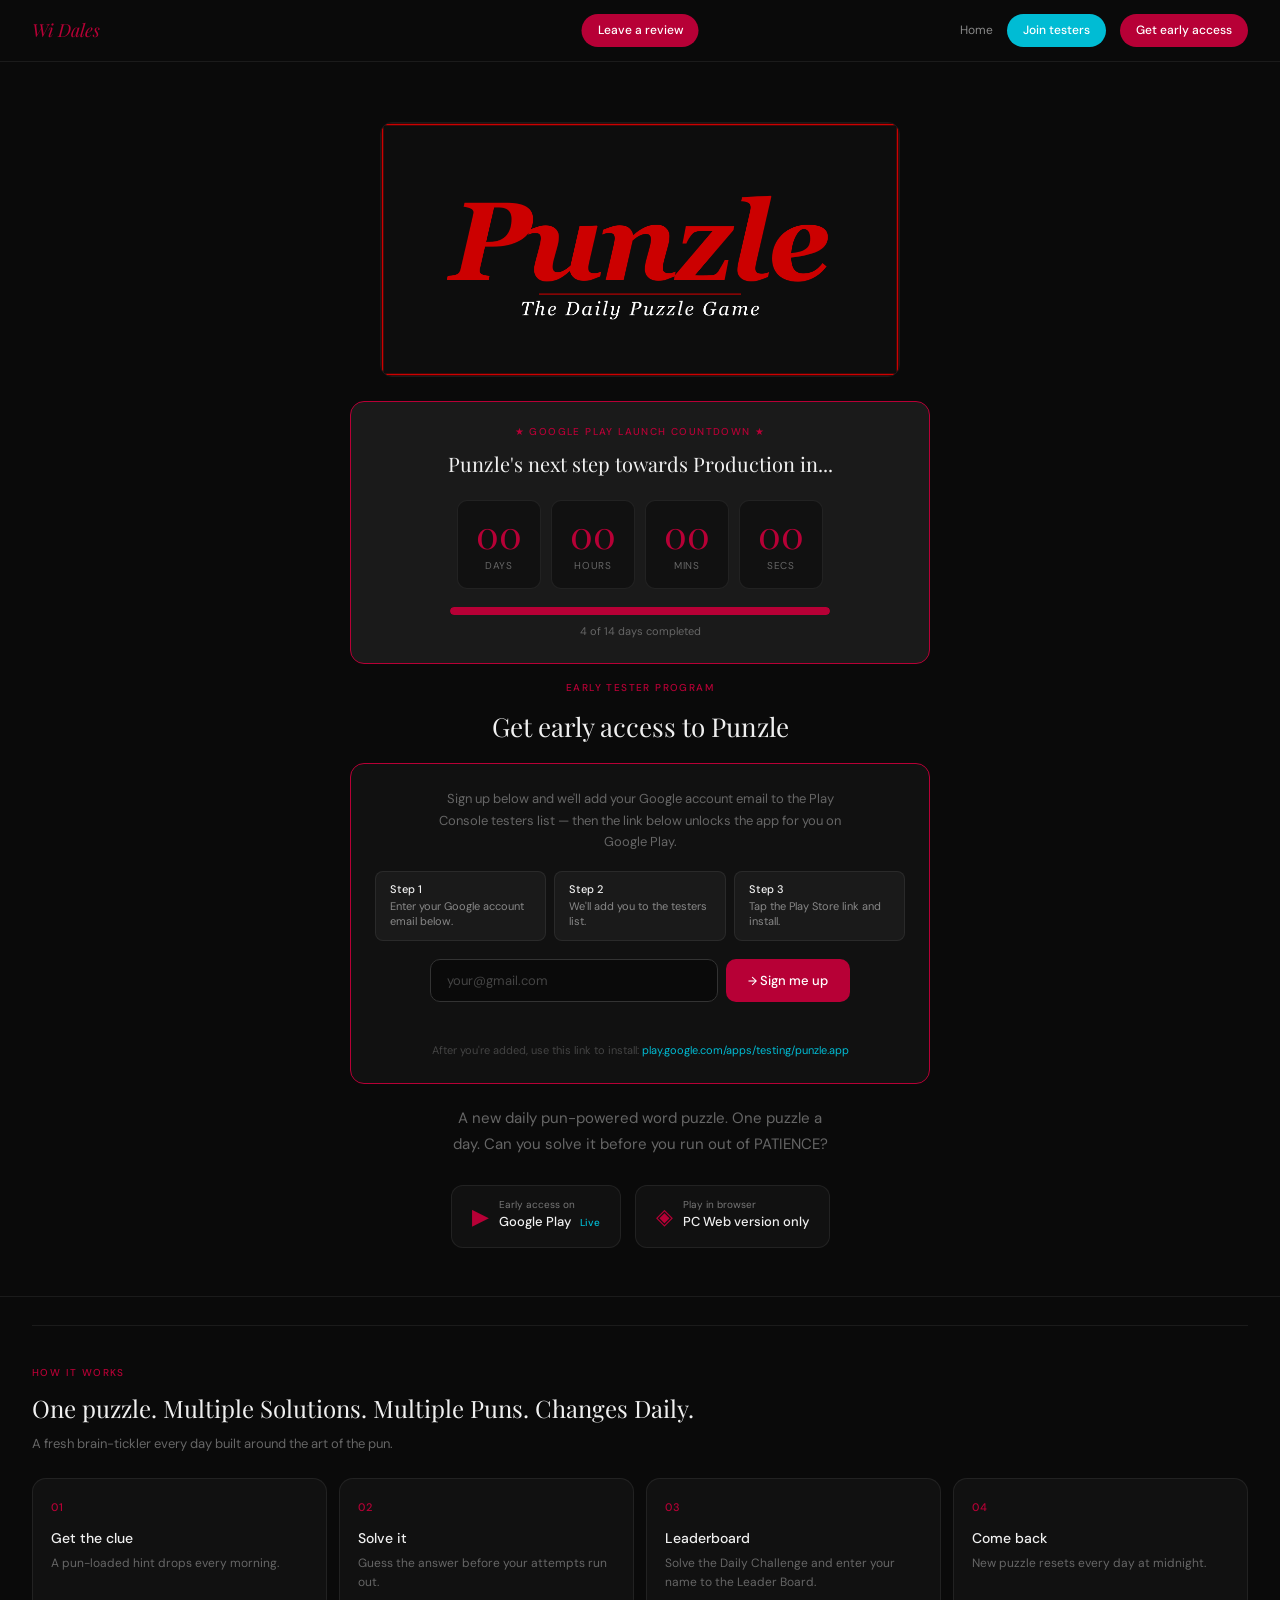
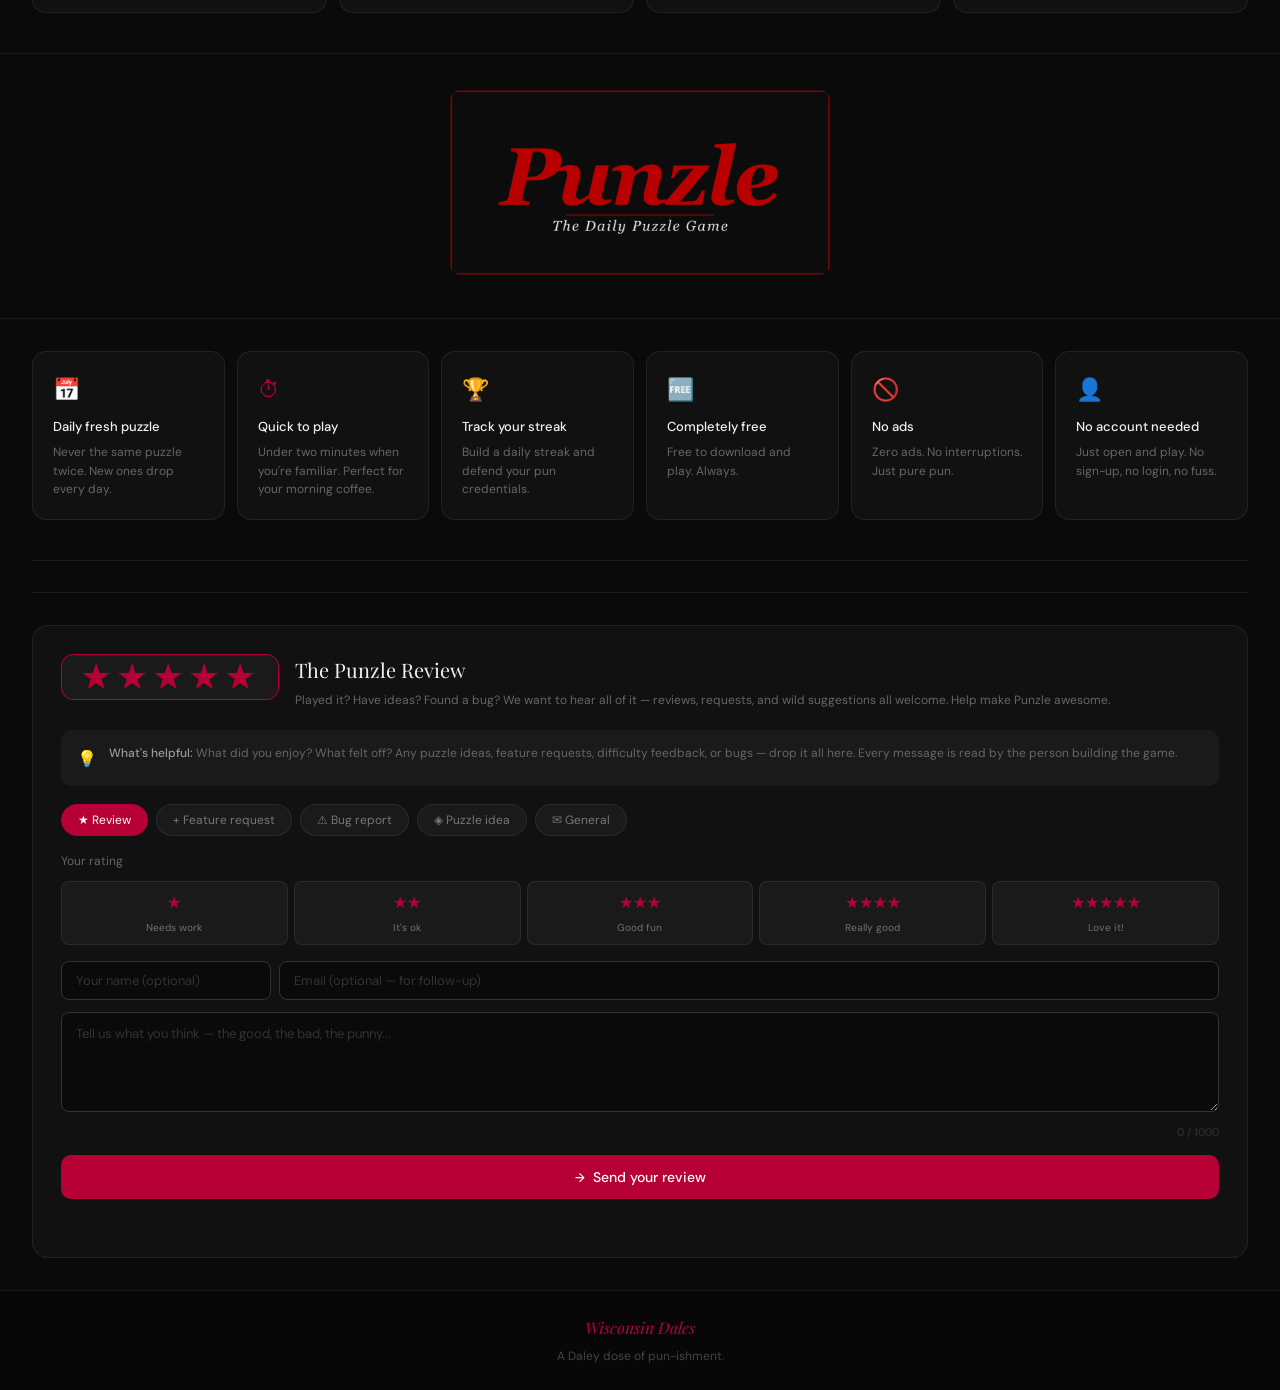
==== index.html @ 832da95e "Update index.html" ====
<!DOCTYPE html>
<html lang="en">
<head>
<meta charset="UTF-8">
<meta name="viewport" content="width=device-width, initial-scale=1.0">
<title>Punzle — The Daily Puzzle Game</title>
<link rel="manifest" href="/manifest.json">
<meta name="theme-color" content="#b70036">
<style>
  @import url('https://fonts.googleapis.com/css2?family=Playfair+Display:ital,wght@0,700;1,700&family=DM+Sans:wght@400;500&display=swap');

  :root {
    --red: #b70036;
    --red-dark: #8c0029;
    --cyan: #00bcd4;
    --bg: #0a0a0a;
    --bg2: #111111;
    --bg3: #1a1a1a;
    --border: rgba(255,255,255,0.07);
    --border-red: rgba(183,0,54,0.5);
    --text: #f0f0f0;
    --muted: #666666;
    --subtle: #333333;
  }

  * { box-sizing: border-box; margin: 0; padding: 0; }

  body {
    background: var(--bg);
    color: var(--text);
    font-family: 'DM Sans', sans-serif;
    font-size: 15px;
    line-height: 1.6;
  }

  a { text-decoration: none; color: inherit; }

  /* ── NAV ── */
  nav {
    background: var(--bg);
    border-bottom: 0.5px solid var(--border);
    padding: 14px 32px;
    display: flex;
    justify-content: space-between;
    align-items: center;
    position: sticky;
    top: 0;
    z-index: 100;
  }

  .nav-brand {
    font-family: 'Playfair Display', serif;
    font-style: italic;
    color: var(--red);
    font-size: 18px;
  }

  .nav-links { display: flex; gap: 14px; align-items: center; flex-wrap: wrap; }

  @keyframes pulseFade {
    0%   { opacity: 0.3; }
    50%  { opacity: 1; }
    100% { opacity: 0.3; }
  }

  .nav-pulse {
    font-size: 12px;
    font-weight: 500;
    color: #fff;
    text-decoration: none;
    animation: pulseFade 2s ease-in-out infinite;
    position: absolute;
    left: 50%;
    transform: translateX(-50%);
    background: var(--red);
    padding: 7px 16px;
    border-radius: 30px;
    white-space: nowrap;
  }

  .nav-a {
    font-size: 12px;
    color: #888;
    transition: color 0.2s;
  }
  .nav-a:hover { color: var(--text); }

  .nav-btn {
    font-size: 12px;
    font-weight: 500;
    background: var(--red);
    color: #fff;
    padding: 7px 16px;
    border-radius: 30px;
    transition: background 0.2s;
  }
  .nav-btn:hover { background: var(--red-dark); }

  .nav-btn2 {
    font-size: 12px;
    font-weight: 500;
    background: var(--cyan);
    color: #fff;
    padding: 7px 16px;
    border-radius: 30px;
    transition: opacity 0.2s;
  }
  .nav-btn2:hover { opacity: 0.85; }

  /* ── HERO ── */
  .hero {
    padding: 60px 32px 48px;
    text-align: center;
    border-bottom: 0.5px solid var(--border);
  }

  .hero-logo-link img {
    max-width: 520px;
    width: 100%;
    border-radius: 12px;
    border: 1px solid var(--border);
    display: block;
    margin: 0 auto;
    transition: opacity 0.2s;
  }
  .hero-logo-link:hover img { opacity: 0.9; }

  .hero-tagline {
    margin: 22px auto 0;
    font-size: 15px;
    color: var(--muted);
    max-width: 380px;
    line-height: 1.7;
  }

  .hero-badge {
    display: inline-flex;
    align-items: center;
    gap: 6px;
    background: var(--bg3);
    border: 0.5px solid var(--red);
    color: var(--red);
    font-size: 11px;
    font-weight: 500;
    padding: 5px 14px;
    border-radius: 30px;
    margin-top: 16px;
    letter-spacing: 0.04em;
  }

  .ctas {
    display: flex;
    flex-direction: column;
    align-items: center;
    gap: 12px;
    margin-top: 28px;
  }

  .cta-primary {
    display: inline-flex;
    align-items: center;
    gap: 8px;
    background: var(--red);
    color: #fff;
    padding: 14px 36px;
    border-radius: 40px;
    font-weight: 500;
    font-size: 15px;
    transition: background 0.2s, transform 0.15s;
  }
  .cta-primary:hover { background: var(--red-dark); transform: translateY(-1px); }

  .cta-secondary {
    display: inline-flex;
    align-items: center;
    gap: 8px;
    background: var(--cyan);
    color: #fff;
    padding: 14px 36px;
    border-radius: 40px;
    font-weight: 500;
    font-size: 15px;
    transition: opacity 0.2s, transform 0.15s;
  }
  .cta-secondary:hover { opacity: 0.88; transform: translateY(-1px); }

  .store-row {
    display: flex;
    align-items: center;
    justify-content: center;
    gap: 14px;
    margin-top: 28px;
    flex-wrap: wrap;
  }

  .store-badge {
    display: flex;
    align-items: center;
    gap: 10px;
    background: var(--bg2);
    border: 0.5px solid var(--border);
    border-radius: 12px;
    padding: 11px 20px;
    transition: border-color 0.2s;
  }
  .store-badge:hover { border-color: var(--red); }

  .store-icon { color: var(--red); font-size: 24px; }

  .store-text { display: flex; flex-direction: column; text-align: left; }
  .store-small { font-size: 10px; color: #777; line-height: 1; margin-bottom: 2px; }
  .store-name { font-size: 13px; color: var(--text); font-weight: 500; }
  .store-live { font-size: 10px; color: var(--cyan); font-weight: 500; margin-left: 6px; }

  /* ── DIVIDER ── */
  .divider { height: 0.5px; background: var(--border); margin: 0 32px; }

  /* ── HOW IT WORKS ── */
  .section { padding: 40px 32px; }

  .section-label {
    font-size: 10px;
    letter-spacing: 0.14em;
    color: var(--red);
    font-weight: 500;
    margin-bottom: 8px;
    text-transform: uppercase;
  }

  .section-title {
    font-family: 'Playfair Display', serif;
    font-size: 24px;
    color: var(--text);
    margin-bottom: 6px;
  }

  .section-sub {
    font-size: 13px;
    color: var(--muted);
    margin-bottom: 24px;
    max-width: 480px;
  }

  .how-grid {
    display: grid;
    grid-template-columns: repeat(auto-fit, minmax(160px, 1fr));
    gap: 12px;
  }

  .how-card {
    background: var(--bg2);
    border: 0.5px solid var(--border);
    border-radius: 14px;
    padding: 20px 18px;
    transition: border-color 0.2s;
  }
  .how-card:hover { border-color: var(--border-red); }

  .how-num {
    font-size: 11px;
    color: var(--red);
    font-weight: 500;
    margin-bottom: 10px;
    letter-spacing: 0.06em;
  }

  .how-title {
    font-size: 14px;
    color: var(--text);
    font-weight: 500;
    margin-bottom: 5px;
  }

  .how-desc { font-size: 12px; color: var(--muted); line-height: 1.55; }

  /* ── LOGO BREAK ── */
  .logo-break {
    padding: 36px 32px;
    text-align: center;
    border-top: 0.5px solid var(--border);
    border-bottom: 0.5px solid var(--border);
  }

  .logo-break a img {
    max-width: 380px;
    width: 100%;
    border-radius: 10px;
    opacity: 0.9;
    transition: opacity 0.2s;
  }
  .logo-break a:hover img { opacity: 1; }

  /* ── FEATURES ── */
  .features {
    padding: 32px 32px 40px;
    display: grid;
    grid-template-columns: repeat(auto-fit, minmax(190px, 1fr));
    gap: 12px;
  }

  .feat {
    background: var(--bg2);
    border: 0.5px solid var(--border);
    border-radius: 14px;
    padding: 20px;
    transition: border-color 0.2s;
  }
  .feat:hover { border-color: var(--border-red); }

  .feat-icon { color: var(--red); font-size: 22px; margin-bottom: 10px; display: block; }
  .feat-title { font-size: 13px; color: var(--text); font-weight: 500; margin-bottom: 5px; }
  .feat-desc { font-size: 12px; color: var(--muted); line-height: 1.55; }

  /* ── TESTER ── */
  .tester-wrap { margin: 0 32px 32px; }

  .tester-card {
    background: var(--bg2);
    border: 1.5px solid var(--red);
    border-radius: 16px;
    padding: 28px;
    text-align: center;
  }

  .tester-eyebrow {
    font-size: 10px;
    letter-spacing: 0.14em;
    color: var(--red);
    font-weight: 500;
    margin-bottom: 10px;
    text-transform: uppercase;
  }

  .tester-title {
    font-family: 'Playfair Display', serif;
    font-size: 22px;
    color: var(--text);
    margin-bottom: 8px;
  }

  .tester-sub {
    font-size: 13px;
    color: var(--muted);
    line-height: 1.65;
    margin-bottom: 22px;
    max-width: 440px;
    margin-left: auto;
    margin-right: auto;
  }

  .tester-steps {
    display: flex;
    gap: 10px;
    justify-content: center;
    margin-bottom: 22px;
    flex-wrap: wrap;
  }

  .tester-step {
    background: var(--bg3);
    border: 0.5px solid var(--border);
    border-radius: 10px;
    padding: 12px 16px;
    font-size: 12px;
    color: #888;
    line-height: 1.5;
    text-align: left;
    flex: 1;
    min-width: 130px;
    max-width: 190px;
  }

  .tester-step strong { display: block; color: var(--text); font-weight: 500; margin-bottom: 3px; }

  .email-row {
    display: flex;
    gap: 8px;
    max-width: 440px;
    margin: 0 auto;
  }

  .email-input {
    flex: 1;
    background: var(--bg);
    border: 0.5px solid var(--subtle);
    border-radius: 10px;
    padding: 12px 16px;
    font-size: 13px;
    color: var(--text);
    outline: none;
    font-family: 'DM Sans', sans-serif;
    transition: border-color 0.2s;
  }
  .email-input:focus { border-color: var(--red); }
  .email-input::placeholder { color: #444; }

  .email-submit {
    background: var(--red);
    color: #fff;
    border: none;
    border-radius: 10px;
    padding: 12px 22px;
    font-size: 13px;
    font-weight: 500;
    cursor: pointer;
    white-space: nowrap;
    font-family: 'DM Sans', sans-serif;
    transition: background 0.2s;
  }
  .email-submit:hover { background: var(--red-dark); }
  .email-submit:disabled { opacity: 0.6; cursor: not-allowed; }

  .tester-note {
    font-size: 11px;
    color: #444;
    margin-top: 12px;
  }

  .tester-note a { color: var(--cyan); }
  .tester-note a:hover { text-decoration: underline; }

  .tester-status { min-height: 20px; margin-top: 10px; font-size: 12px; font-weight: 500; }
  .tester-status.ok { color: var(--cyan); }
  .tester-status.err { color: var(--red); }

  /* ── REVIEW ── */
  .review-wrap { margin: 0 32px 32px; }

  .review-card {
    background: var(--bg2);
    border: 0.5px solid var(--border);
    border-radius: 16px;
    padding: 28px;
  }

  .review-header {
    display: flex;
    align-items: flex-start;
    gap: 16px;
    margin-bottom: 20px;
  }

  .review-icon-wrap {
    width: 46px;
    height: 46px;
    border-radius: 12px;
    background: var(--bg3);
    border: 0.5px solid var(--red);
    display: flex;
    align-items: center;
    justify-content: center;
    flex-shrink: 0;
    font-size: 22px;
    color: var(--red);
  }

  .review-title {
    font-family: 'Playfair Display', serif;
    font-size: 20px;
    color: var(--text);
    margin-bottom: 5px;
  }

  .review-sub { font-size: 12px; color: var(--muted); line-height: 1.6; }

  .review-encourage {
    background: var(--bg3);
    border-radius: 10px;
    padding: 14px 16px;
    margin-bottom: 18px;
    display: flex;
    gap: 12px;
    align-items: flex-start;
    font-size: 12px;
    color: var(--muted);
    line-height: 1.6;
  }

  .review-encourage .enc-icon { color: var(--cyan); font-size: 16px; flex-shrink: 0; margin-top: 2px; }
  .review-encourage strong { color: #999; font-weight: 500; }

  .review-type-row {
    display: flex;
    gap: 8px;
    margin-bottom: 16px;
    flex-wrap: wrap;
  }

  .rtype {
    background: var(--bg3);
    border: 0.5px solid var(--border);
    border-radius: 30px;
    padding: 7px 16px;
    font-size: 12px;
    color: #777;
    cursor: pointer;
    transition: all 0.15s;
    display: flex;
    align-items: center;
    gap: 5px;
    font-family: 'DM Sans', sans-serif;
  }
  .rtype:hover { border-color: var(--red); color: #ccc; }
  .rtype.active { background: var(--red); border-color: var(--red); color: #fff; }

  .stars-row {
    display: flex;
    gap: 6px;
    margin-bottom: 16px;
    align-items: center;
  }

  .stars-label { font-size: 12px; color: var(--muted); margin-right: 4px; }

  .star {
    font-size: 22px;
    cursor: pointer;
    color: var(--subtle);
    line-height: 1;
    transition: color 0.15s, transform 0.1s;
  }
  .star:hover { transform: scale(1.15); }
  .star.lit { color: var(--red); }

  #starLabel { font-size: 12px; color: #555; margin-left: 6px; }

  .stars-section { margin-bottom: 16px; }
  .stars-section-label { font-size: 12px; color: var(--muted); margin-bottom: 10px; }
  .stars-buckets { display: flex; gap: 6px; flex-wrap: nowrap; }
  .star-bucket {
    flex: 1;
    background: var(--bg3);
    border: 0.5px solid var(--border);
    border-radius: 8px;
    padding: 8px 4px;
    text-align: center;
    cursor: pointer;
    transition: border-color 0.15s, background 0.15s;
    display: flex;
    flex-direction: column;
    align-items: center;
    gap: 4px;
    min-width: 0;
  }
  .star-bucket:hover { border-color: var(--red); }
  .star-bucket.active { background: var(--red); border-color: var(--red); }
  .star-display { font-size: 16px; color: var(--red); letter-spacing: 0px; white-space: nowrap; }
  .star-bucket.active .star-display { color: #fff; }
  .star-bucket-label { font-size: 10px; color: var(--muted); font-weight: 500; white-space: nowrap; overflow: hidden; text-overflow: ellipsis; max-width: 100%; }
  .star-bucket.active .star-bucket-label { color: #fff; }

  .name-row { display: flex; gap: 8px; margin-bottom: 12px; }

  .review-input {
    flex: 1;
    background: var(--bg);
    border: 0.5px solid var(--subtle);
    border-radius: 8px;
    padding: 10px 14px;
    font-size: 13px;
    color: var(--text);
    outline: none;
    font-family: 'DM Sans', sans-serif;
    transition: border-color 0.2s;
  }
  .review-input:focus { border-color: var(--red); }
  .review-input::placeholder { color: #333; }

  textarea.review-ta {
    width: 100%;
    background: var(--bg);
    border: 0.5px solid var(--subtle);
    border-radius: 8px;
    padding: 12px 14px;
    font-size: 13px;
    color: var(--text);
    min-height: 100px;
    resize: vertical;
    outline: none;
    font-family: 'DM Sans', sans-serif;
    transition: border-color 0.2s;
  }
  textarea.review-ta:focus { border-color: var(--red); }
  textarea.review-ta::placeholder { color: #333; }

  .review-meta { font-size: 11px; color: #333; text-align: right; margin-top: 5px; }

  .review-submit {
    margin-top: 14px;
    width: 100%;
    background: var(--red);
    color: #fff;
    border: none;
    border-radius: 10px;
    padding: 13px;
    font-size: 14px;
    font-weight: 500;
    cursor: pointer;
    font-family: 'DM Sans', sans-serif;
    transition: background 0.2s;
    display: flex;
    align-items: center;
    justify-content: center;
    gap: 8px;
  }
  .review-submit:hover { background: var(--red-dark); }
  .review-submit:disabled { opacity: 0.6; cursor: not-allowed; }

  .review-status { min-height: 20px; margin-top: 10px; font-size: 12px; font-weight: 500; text-align: center; }
  .review-status.ok { color: var(--cyan); }
  .review-status.err { color: var(--red); }

  /* ── FOOTER ── */
  footer {
    background: #070707;
    border-top: 0.5px solid var(--border);
    padding: 24px 32px;
    text-align: center;
  }

  .footer-brand {
    font-family: 'Playfair Display', serif;
    font-style: italic;
    font-size: 16px;
    color: var(--red);
    margin-bottom: 6px;
  }

  .footer-copy { font-size: 12px; color: #444; }

  /* ── ICONS (inline SVG fallback via content) ── */
  .icon-gplay::before { content: "▶"; font-size: 0.9em; }
  .icon-mail::before { content: "✉"; font-size: 0.9em; }
  .icon-puzzle::before { content: "◈"; font-size: 0.9em; }
  .icon-send::before { content: "→"; font-size: 0.9em; }
  .icon-star::before { content: "★"; font-size: 0.9em; }
  .icon-bulb::before { content: "💡"; font-size: 0.85em; }
</style>
</head>
<body>

<!-- NAV -->
<nav style="position:relative;">
  <div class="nav-brand">Wi Dales</div>
  <a href="#review-zone" class="nav-pulse">Leave a review</a>
  <div class="nav-links">
    <a class="nav-a" href="#">Home</a>
    <a class="nav-btn2" href="#testerEmail">Join testers</a>
    <a class="nav-btn" href="https://play.google.com/apps/testing/punzle.app" target="_blank">Get early access</a>
  </div>
</nav>

<!-- HERO -->
<div class="hero">
  <a class="hero-logo-link" href="https://wisconsindales.com/Punzle#game-section" target="_blank">
    <img src="punzle_feature_graphic_1024x500.png" alt="Punzle — The Daily Puzzle Game" />
  </a>

  <!-- COUNTDOWN -->
  <div style="max-width:580px;margin:24px auto 0;">
    <div id="countdown-card" style="background:var(--bg3);border:1.5px solid var(--red);border-radius:14px;padding:22px;text-align:center;">
      <div style="font-size:10px;letter-spacing:0.14em;color:var(--red);font-weight:500;margin-bottom:8px;text-transform:uppercase;">&#9733; Google Play Launch Countdown &#9733;</div>
      <div style="font-family:'Playfair Display',serif;font-size:20px;color:var(--text);margin-bottom:20px;">Punzle's next step towards Production in...</div>
      <div style="display:flex;justify-content:center;gap:10px;flex-wrap:wrap;margin-bottom:18px;">
        <div style="background:var(--bg2);border:0.5px solid var(--border);border-radius:10px;padding:14px 18px;min-width:72px;">
          <div id="cd-days" style="font-family:'Playfair Display',serif;font-size:38px;color:var(--red);line-height:1;">10</div>
          <div style="font-size:10px;color:var(--muted);margin-top:5px;letter-spacing:0.08em;text-transform:uppercase;">Days</div>
        </div>
        <div style="background:var(--bg2);border:0.5px solid var(--border);border-radius:10px;padding:14px 18px;min-width:72px;">
          <div id="cd-hours" style="font-family:'Playfair Display',serif;font-size:38px;color:var(--red);line-height:1;">00</div>
          <div style="font-size:10px;color:var(--muted);margin-top:5px;letter-spacing:0.08em;text-transform:uppercase;">Hours</div>
        </div>
        <div style="background:var(--bg2);border:0.5px solid var(--border);border-radius:10px;padding:14px 18px;min-width:72px;">
          <div id="cd-mins" style="font-family:'Playfair Display',serif;font-size:38px;color:var(--red);line-height:1;">00</div>
          <div style="font-size:10px;color:var(--muted);margin-top:5px;letter-spacing:0.08em;text-transform:uppercase;">Mins</div>
        </div>
        <div style="background:var(--bg2);border:0.5px solid var(--border);border-radius:10px;padding:14px 18px;min-width:72px;">
          <div id="cd-secs" style="font-family:'Playfair Display',serif;font-size:38px;color:var(--red);line-height:1;">00</div>
          <div style="font-size:10px;color:var(--muted);margin-top:5px;letter-spacing:0.08em;text-transform:uppercase;">Secs</div>
        </div>
      </div>
      <div style="background:var(--bg2);border-radius:8px;overflow:hidden;height:8px;margin-bottom:8px;max-width:380px;margin-left:auto;margin-right:auto;">
        <div id="cd-bar" style="height:100%;background:var(--red);width:28.5%;border-radius:8px;"></div>
      </div>
      <div style="font-size:11px;color:var(--muted);margin-bottom:0;">4 of 14 days completed</div>
    </div>
  </div>
  <div style="text-align:center;margin-top:16px;" id="tester-zone">
    <div style="font-size:10px;letter-spacing:0.14em;color:var(--red);font-weight:500;margin-bottom:10px;text-transform:uppercase;">Early tester program</div>
    <div style="font-family:'Playfair Display',serif;font-size:26px;color:var(--text);margin-bottom:16px;">Get early access to Punzle</div>
    <div style="background:var(--bg2);border:1.5px solid var(--red);border-radius:14px;padding:24px;max-width:580px;margin:0 auto;text-align:center;">
      <p style="font-size:13px;color:var(--muted);line-height:1.65;margin-bottom:18px;max-width:420px;margin-left:auto;margin-right:auto;">Sign up below and we'll add your Google account email to the Play Console testers list — then the link below unlocks the app for you on Google Play.</p>
      <div style="display:flex;gap:8px;justify-content:center;margin-bottom:18px;flex-wrap:wrap;">
        <div style="background:var(--bg3);border:0.5px solid var(--border);border-radius:8px;padding:10px 14px;font-size:11px;color:#888;line-height:1.4;text-align:left;flex:1;min-width:120px;max-width:180px;"><strong style="display:block;color:var(--text);font-weight:500;margin-bottom:2px;">Step 1</strong>Enter your Google account email below.</div>
        <div style="background:var(--bg3);border:0.5px solid var(--border);border-radius:8px;padding:10px 14px;font-size:11px;color:#888;line-height:1.4;text-align:left;flex:1;min-width:120px;max-width:180px;"><strong style="display:block;color:var(--text);font-weight:500;margin-bottom:2px;">Step 2</strong>We'll add you to the testers list.</div>
        <div style="background:var(--bg3);border:0.5px solid var(--border);border-radius:8px;padding:10px 14px;font-size:11px;color:#888;line-height:1.4;text-align:left;flex:1;min-width:120px;max-width:180px;"><strong style="display:block;color:var(--text);font-weight:500;margin-bottom:2px;">Step 3</strong>Tap the Play Store link and install.</div>
      </div>
      <div style="display:flex;gap:8px;max-width:420px;margin:0 auto;">
        <input class="email-input" type="email" id="testerEmail" placeholder="your@gmail.com" />
        <button class="email-submit" onclick="submitTester()"><span class="icon-send"></span> Sign me up</button>
      </div>
      <div class="tester-status" id="testerStatus"></div>
      <p style="font-size:11px;color:#444;margin-top:10px;">After you're added, use this link to install: <a href="https://play.google.com/apps/testing/punzle.app" target="_blank" style="color:var(--cyan);">play.google.com/apps/testing/punzle.app</a></p>
    </div>
  </div>

  <p class="hero-tagline">A new daily pun-powered word puzzle. One puzzle a day. Can you solve it before you run out of PATIENCE?</p>

  <div class="store-row">
    <a class="store-badge" href="https://play.google.com/apps/testing/punzle.app" target="_blank">
      <span class="store-icon icon-gplay"></span>
      <div class="store-text">
        <span class="store-small">Early access on</span>
        <span class="store-name">Google Play <span class="store-live">Live</span></span>
      </div>
    </a>
    <a class="store-badge" href="https://wisconsindales.com/Punzle#game-section" target="_blank">
      <span class="store-icon icon-puzzle"></span>
      <div class="store-text">
        <span class="store-small">Play in browser</span>
        <span class="store-name">PC Web version only</span>
      </div>
    </a>
  </div>
</div>

<div class="divider" style="margin-top:28px;"></div>

<!-- HOW IT WORKS -->
<section class="section">
  <div class="section-label">How it works</div>
  <div class="section-title">One puzzle. Multiple Solutions. Multiple Puns. Changes Daily.</div>
  <p class="section-sub">A fresh brain-tickler every day built around the art of the pun.</p>
  <div class="how-grid">
    <div class="how-card"><div class="how-num">01</div><div class="how-title">Get the clue</div><div class="how-desc">A pun-loaded hint drops every morning.</div></div>
    <div class="how-card"><div class="how-num">02</div><div class="how-title">Solve it</div><div class="how-desc">Guess the answer before your attempts run out.</div></div>
    <div class="how-card"><div class="how-num">03</div><div class="how-title">Leaderboard</div><div class="how-desc">Solve the Daily Challenge and enter your name to the Leader Board.</div></div>
    <div class="how-card"><div class="how-num">04</div><div class="how-title">Come back</div><div class="how-desc">New puzzle resets every day at midnight.</div></div>
  </div>
</section>

<div class="logo-break">
  <a href="https://wisconsindales.com/Punzle#game-section" target="_blank">
    <img src="punzle_feature_graphic_1024x500.png" alt="Punzle — The Daily Puzzle Game" />
  </a>
</div>

<!-- FEATURES -->
<div class="features">
  <div class="feat">
    <span class="feat-icon">📅</span>
    <div class="feat-title">Daily fresh puzzle</div>
    <div class="feat-desc">Never the same puzzle twice. New ones drop every day.</div>
  </div>
  <div class="feat">
    <span class="feat-icon">⏱</span>
    <div class="feat-title">Quick to play</div>
    <div class="feat-desc">Under two minutes when you're familiar. Perfect for your morning coffee.</div>
  </div>
  <div class="feat">
    <span class="feat-icon">🏆</span>
    <div class="feat-title">Track your streak</div>
    <div class="feat-desc">Build a daily streak and defend your pun credentials.</div>
  </div>
  <div class="feat">
    <span class="feat-icon">🆓</span>
    <div class="feat-title">Completely free</div>
    <div class="feat-desc">Free to download and play. Always.</div>
  </div>
  <div class="feat">
    <span class="feat-icon">🚫</span>
    <div class="feat-title">No ads</div>
    <div class="feat-desc">Zero ads. No interruptions. Just pure pun.</div>
  </div>
  <div class="feat">
    <span class="feat-icon">👤</span>
    <div class="feat-title">No account needed</div>
    <div class="feat-desc">Just open and play. No sign-up, no login, no fuss.</div>
  </div>
</div>

<div class="divider"></div>

<div class="divider" style="margin-top:32px;"></div>

<!-- PUNZLE REVIEW -->
<div class="review-wrap" id="review-zone" style="margin-top:32px;">
  <div class="review-card">
    <div class="review-header">
      <div class="review-icon-wrap" style="width:auto;padding:0 18px;min-width:120px;">
        <span style="font-size:36px;color:var(--red);letter-spacing:4px;white-space:nowrap;">&#9733;&#9733;&#9733;&#9733;&#9733;</span>
      </div>
      <div class="review-heading">
        <div class="review-title">The Punzle Review</div>
        <p class="review-sub">Played it? Have ideas? Found a bug? We want to hear all of it — reviews, requests, and wild suggestions all welcome. Help make Punzle awesome.</p>
      </div>
    </div>

    <div class="review-encourage">
      <span class="enc-icon">💡</span>
      <div><strong>What's helpful:</strong> What did you enjoy? What felt off? Any puzzle ideas, feature requests, difficulty feedback, or bugs — drop it all here. Every message is read by the person building the game.</div>
    </div>

    <div class="review-type-row">
      <button class="rtype active" onclick="setType(this,'Review')">★ Review</button>
      <button class="rtype" onclick="setType(this,'Feature request')">+ Feature request</button>
      <button class="rtype" onclick="setType(this,'Bug report')">⚠ Bug report</button>
      <button class="rtype" onclick="setType(this,'Puzzle idea')">◈ Puzzle idea</button>
      <button class="rtype" onclick="setType(this,'General')">✉ General</button>
    </div>

    <div class="stars-section" id="starsRow">
      <div class="stars-section-label">Your rating</div>
      <div class="stars-buckets">
        <div class="star-bucket" onclick="setStar(1)">
          <span class="star-display">&#9733;</span>
          <span class="star-bucket-label">Needs work</span>
        </div>
        <div class="star-bucket" onclick="setStar(2)">
          <span class="star-display">&#9733;&#9733;</span>
          <span class="star-bucket-label">It's ok</span>
        </div>
        <div class="star-bucket" onclick="setStar(3)">
          <span class="star-display">&#9733;&#9733;&#9733;</span>
          <span class="star-bucket-label">Good fun</span>
        </div>
        <div class="star-bucket" onclick="setStar(4)">
          <span class="star-display">&#9733;&#9733;&#9733;&#9733;</span>
          <span class="star-bucket-label">Really good</span>
        </div>
        <div class="star-bucket" onclick="setStar(5)">
          <span class="star-display">&#9733;&#9733;&#9733;&#9733;&#9733;</span>
          <span class="star-bucket-label">Love it!</span>
        </div>
      </div>
    </div>

    <div class="name-row">
      <input class="review-input" type="text" id="reviewName" placeholder="Your name (optional)" style="max-width:210px;" />
      <input class="review-input" type="email" id="reviewEmail" placeholder="Email (optional — for follow-up)" />
    </div>

    <textarea class="review-ta" id="reviewTa" maxlength="1000" placeholder="Tell us what you think — the good, the bad, the punny..."></textarea>
    <div class="review-meta"><span id="reviewCount">0</span> / 1000</div>

    <input type="hidden" id="reviewType" value="Review" />
    <input type="hidden" id="reviewStars" value="0" />

    <button class="review-submit" onclick="submitReview()">
      <span class="icon-send"></span> Send your review
    </button>
    <div class="review-status" id="reviewStatus"></div>
  </div>
</div>

<!-- FOOTER -->
<footer>
  <div class="footer-brand">Wisconsin Dales</div>
  <div class="footer-copy">A Daley dose of pun-ishment.</div>
</footer>

<script>
  async function submitTester() {
    const emailEl = document.getElementById("testerEmail");
    const statusEl = document.getElementById("testerStatus");
    const btn = document.querySelector(".email-submit");
    const email = emailEl.value.trim();
    if (!email || !/^[^\s@]+@[^\s@]+\.[^\s@]+$/.test(email)) {
      statusEl.className = "tester-status err";
      statusEl.textContent = "Please enter a valid email address.";
      return;
    }
    btn.disabled = true;
    btn.textContent = "Sending...";
    statusEl.className = "tester-status";
    statusEl.textContent = "";
    try {
      const fd = new FormData();
      fd.append("email", email);
      fd.append("type", "Tester signup");
      fd.append("_subject", "Punzle tester signup: " + email);
      fd.append("site", "wisconsindales.com");
      fd.append("timestamp", new Date().toISOString());
      const res = await fetch("https://formspree.io/f/xnjbjdzr", { method: "POST", body: fd, headers: { Accept: "application/json" } });
      if (res.ok) {
        statusEl.className = "tester-status ok";
        statusEl.textContent = "You're on the list! We'll add you soon — then use the link below to install.";
        emailEl.value = "";
      } else throw new Error();
    } catch (e) {
      statusEl.className = "tester-status err";
      statusEl.textContent = "Something went wrong. Try again.";
    } finally {
      btn.disabled = false;
      btn.innerHTML = '<span class="icon-send"></span> Sign me up';
    }
  }

  document.getElementById("testerEmail").addEventListener("keydown", e => { if (e.key === "Enter") submitTester(); });

  function setType(el, type) {
    document.querySelectorAll(".rtype").forEach(r => r.classList.remove("active"));
    el.classList.add("active");
    document.getElementById("reviewType").value = type;
    const sr = document.getElementById("starsRow");
    const hide = type === "Bug report" || type === "Feature request";
    sr.style.opacity = hide ? "0.3" : "1";
    sr.style.pointerEvents = hide ? "none" : "auto";
  }

  const starLabels = ["", "Needs work", "It's ok", "Good fun", "Really good", "Love it!"];
  function setStar(n) {
    document.getElementById("reviewStars").value = n;
    document.querySelectorAll(".star-bucket").forEach((b, i) => b.classList.toggle("active", i + 1 === n));
  }

  const ta = document.getElementById("reviewTa");
  const cnt = document.getElementById("reviewCount");
  ta.addEventListener("input", () => { cnt.textContent = ta.value.length; });

  async function submitReview() {
    const statusEl = document.getElementById("reviewStatus");
    const btn = document.querySelector(".review-submit");
    const msg = ta.value.trim();
    if (!msg) { statusEl.className = "review-status err"; statusEl.textContent = "Please write something before sending."; return; }
    btn.disabled = true;
    btn.textContent = "Sending...";
    statusEl.className = "review-status";
    statusEl.textContent = "";
    const name = document.getElementById("reviewName").value.trim();
    const email = document.getElementById("reviewEmail").value.trim();
    const type = document.getElementById("reviewType").value;
    const stars = document.getElementById("reviewStars").value;
    const starStr = stars > 0 ? stars + " stars" : "No rating";
    try {
      const fd = new FormData();
      fd.append("type", type);
      fd.append("rating", starStr);
      fd.append("message", msg);
      if (name) fd.append("name", name);
      if (email) fd.append("reply_to", email);
      fd.append("_subject", "Punzle " + type + ": " + starStr + (name ? " from " + name : ""));
      fd.append("site", "wisconsindales.com");
      fd.append("timestamp", new Date().toISOString());
      const res = await fetch("https://formspree.io/f/xnjbjdzr", { method: "POST", body: fd, headers: { Accept: "application/json" } });
      if (res.ok) {
        statusEl.className = "review-status ok";
        statusEl.textContent = "Got it — thank you! Every review helps make Punzle better.";
        ta.value = ""; cnt.textContent = "0";
        document.getElementById("reviewName").value = "";
        document.getElementById("reviewEmail").value = "";
        setStar(0);
      } else throw new Error();
    } catch (e) {
      statusEl.className = "review-status err";
      statusEl.textContent = "Something went wrong. Try again.";
    } finally {
      btn.disabled = false;
      btn.innerHTML = '<span class="icon-send"></span> Send your review';
    }
  }

  // Countdown — target is 10 days from May 19 2026 (day 4 of 14, need 10 more)
  const cdTarget = new Date('2026-05-29T00:00:00').getTime();
  function updateCountdown() {
    const now = new Date().getTime();
    const diff = cdTarget - now;
    if (diff <= 0) {
      document.getElementById('cd-days').textContent = '00';
      document.getElementById('cd-hours').textContent = '00';
      document.getElementById('cd-mins').textContent = '00';
      document.getElementById('cd-secs').textContent = '00';
      document.getElementById('cd-bar').style.width = '100%';
      return;
    }
    const days  = Math.floor(diff / (1000*60*60*24));
    const hours = Math.floor((diff % (1000*60*60*24)) / (1000*60*60));
    const mins  = Math.floor((diff % (1000*60*60)) / (1000*60));
    const secs  = Math.floor((diff % (1000*60)) / 1000);
    document.getElementById('cd-days').textContent  = String(days).padStart(2,'0');
    document.getElementById('cd-hours').textContent = String(hours).padStart(2,'0');
    document.getElementById('cd-mins').textContent  = String(mins).padStart(2,'0');
    document.getElementById('cd-secs').textContent  = String(secs).padStart(2,'0');
    const totalSecs = 14 * 24 * 60 * 60;
    const elapsed = totalSecs - Math.floor(diff/1000);
    const pct = Math.min(100, Math.round((elapsed / totalSecs) * 100));
    document.getElementById('cd-bar').style.width = pct + '%';
  }
  updateCountdown();
  setInterval(updateCountdown, 1000);
</script>

<script>
  if ("serviceWorker" in navigator) {
    navigator.serviceWorker.register("/sw.js");
  }
</script>
</body>
</html>
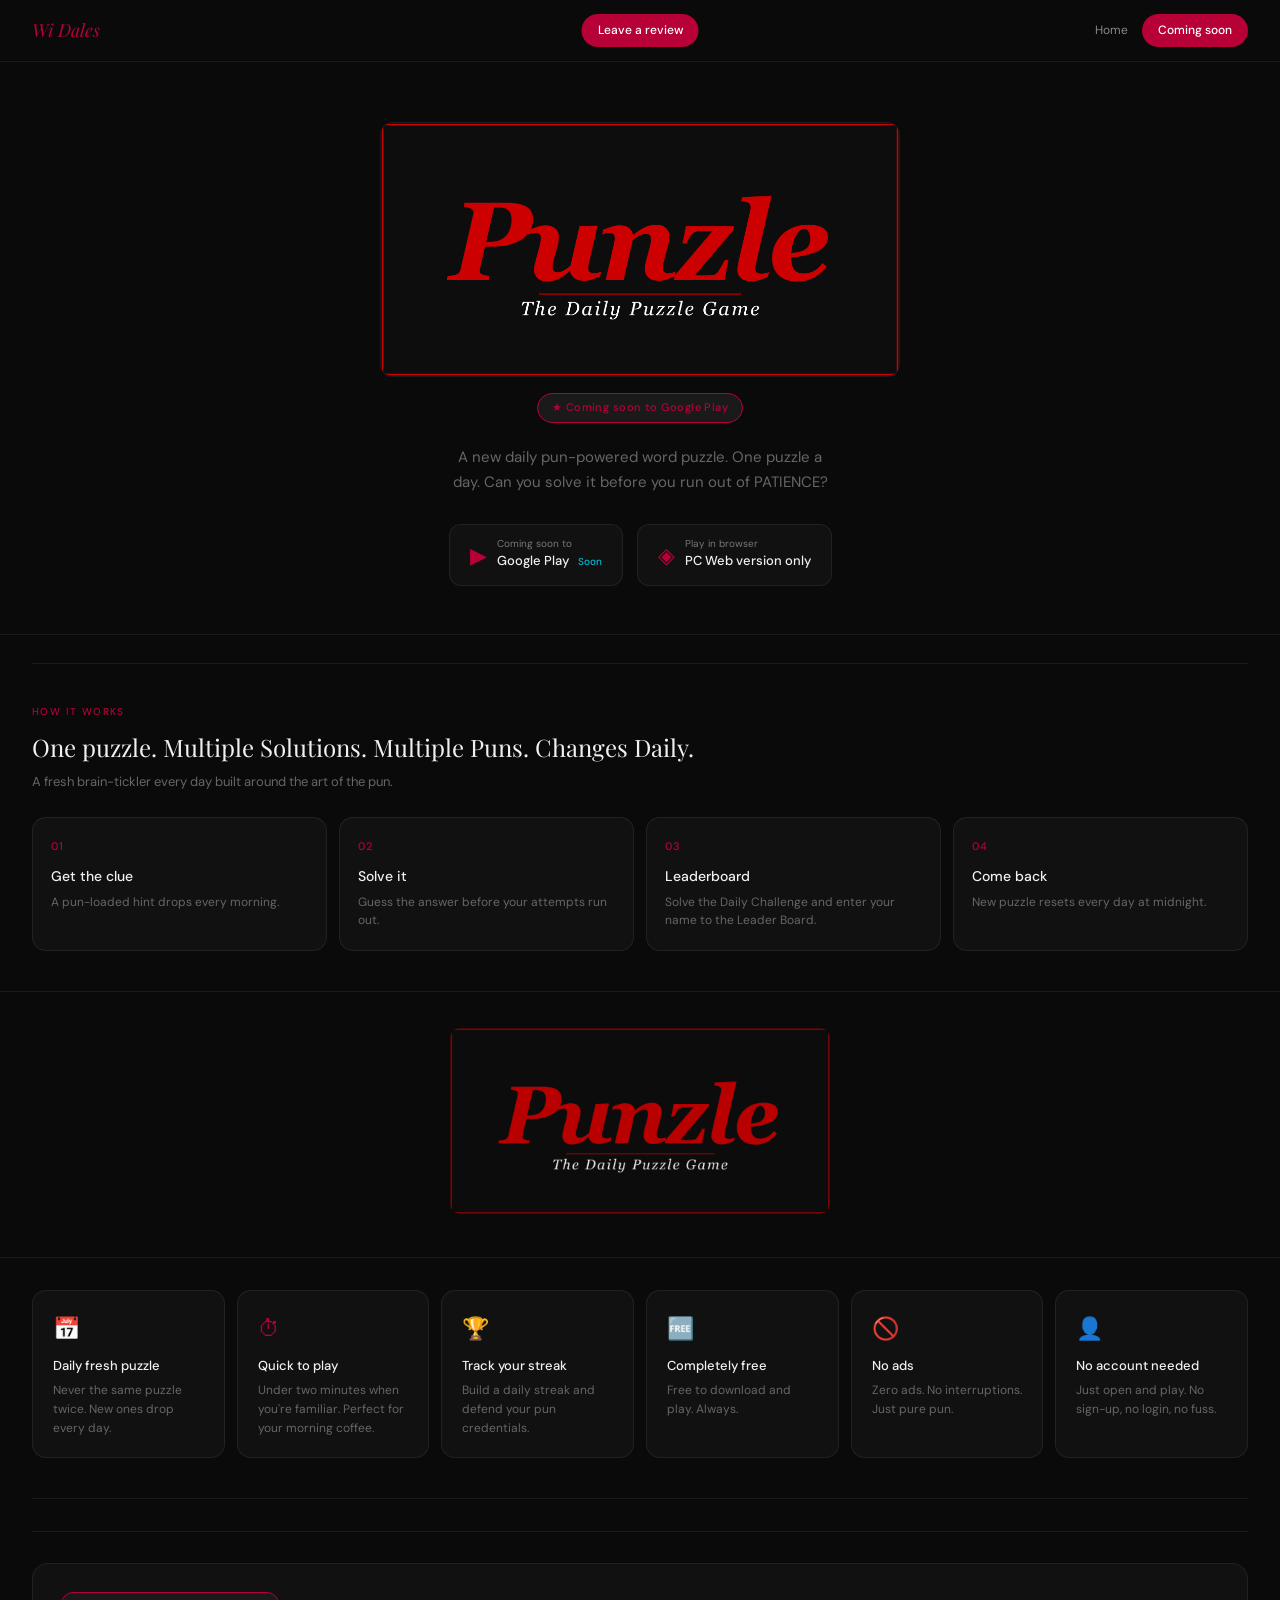
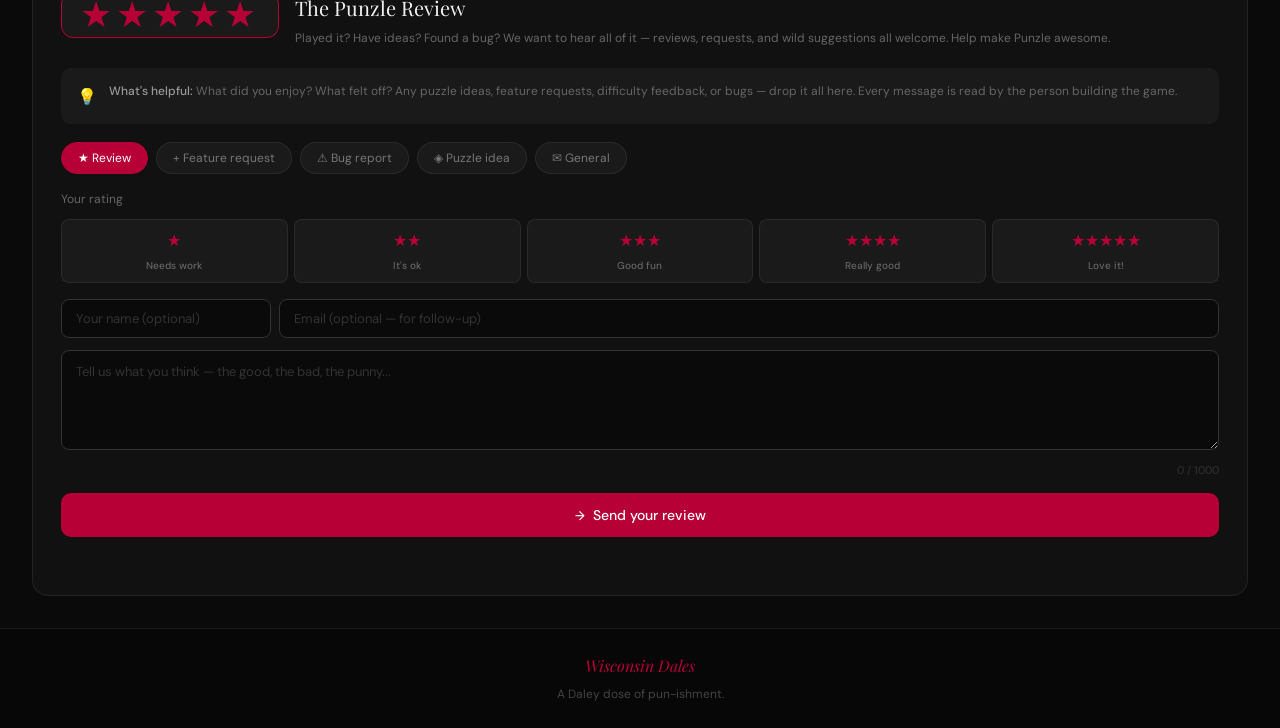
==== commit d6a8120a: "Update index.html" ====
--- a/index.html
+++ b/index.html
@@ -310,118 +310,6 @@
   .feat-icon { color: var(--red); font-size: 22px; margin-bottom: 10px; display: block; }
   .feat-title { font-size: 13px; color: var(--text); font-weight: 500; margin-bottom: 5px; }
   .feat-desc { font-size: 12px; color: var(--muted); line-height: 1.55; }
-
-  /* ── TESTER ── */
-  .tester-wrap { margin: 0 32px 32px; }
-
-  .tester-card {
-    background: var(--bg2);
-    border: 1.5px solid var(--red);
-    border-radius: 16px;
-    padding: 28px;
-    text-align: center;
-  }
-
-  .tester-eyebrow {
-    font-size: 10px;
-    letter-spacing: 0.14em;
-    color: var(--red);
-    font-weight: 500;
-    margin-bottom: 10px;
-    text-transform: uppercase;
-  }
-
-  .tester-title {
-    font-family: 'Playfair Display', serif;
-    font-size: 22px;
-    color: var(--text);
-    margin-bottom: 8px;
-  }
-
-  .tester-sub {
-    font-size: 13px;
-    color: var(--muted);
-    line-height: 1.65;
-    margin-bottom: 22px;
-    max-width: 440px;
-    margin-left: auto;
-    margin-right: auto;
-  }
-
-  .tester-steps {
-    display: flex;
-    gap: 10px;
-    justify-content: center;
-    margin-bottom: 22px;
-    flex-wrap: wrap;
-  }
-
-  .tester-step {
-    background: var(--bg3);
-    border: 0.5px solid var(--border);
-    border-radius: 10px;
-    padding: 12px 16px;
-    font-size: 12px;
-    color: #888;
-    line-height: 1.5;
-    text-align: left;
-    flex: 1;
-    min-width: 130px;
-    max-width: 190px;
-  }
-
-  .tester-step strong { display: block; color: var(--text); font-weight: 500; margin-bottom: 3px; }
-
-  .email-row {
-    display: flex;
-    gap: 8px;
-    max-width: 440px;
-    margin: 0 auto;
-  }
-
-  .email-input {
-    flex: 1;
-    background: var(--bg);
-    border: 0.5px solid var(--subtle);
-    border-radius: 10px;
-    padding: 12px 16px;
-    font-size: 13px;
-    color: var(--text);
-    outline: none;
-    font-family: 'DM Sans', sans-serif;
-    transition: border-color 0.2s;
-  }
-  .email-input:focus { border-color: var(--red); }
-  .email-input::placeholder { color: #444; }
-
-  .email-submit {
-    background: var(--red);
-    color: #fff;
-    border: none;
-    border-radius: 10px;
-    padding: 12px 22px;
-    font-size: 13px;
-    font-weight: 500;
-    cursor: pointer;
-    white-space: nowrap;
-    font-family: 'DM Sans', sans-serif;
-    transition: background 0.2s;
-  }
-  .email-submit:hover { background: var(--red-dark); }
-  .email-submit:disabled { opacity: 0.6; cursor: not-allowed; }
-
-  .tester-note {
-    font-size: 11px;
-    color: #444;
-    margin-top: 12px;
-  }
-
-  .tester-note a { color: var(--cyan); }
-  .tester-note a:hover { text-decoration: underline; }
-
-  .tester-status { min-height: 20px; margin-top: 10px; font-size: 12px; font-weight: 500; }
-  .tester-status.ok { color: var(--cyan); }
-  .tester-status.err { color: var(--red); }
 
   /* ── REVIEW ── */
   .review-wrap { margin: 0 32px 32px; }
@@ -645,8 +533,7 @@
   <a href="#review-zone" class="nav-pulse">Leave a review</a>
   <div class="nav-links">
     <a class="nav-a" href="#">Home</a>
-    <a class="nav-btn2" href="#testerEmail">Join testers</a>
-    <a class="nav-btn" href="https://play.google.com/apps/testing/punzle.app" target="_blank">Get early access</a>
+    <a class="nav-btn" href="https://play.google.com/apps/testing/punzle.app" target="_blank">Coming soon</a>
   </div>
 </nav>
 
@@ -656,53 +543,7 @@
     <img src="punzle_feature_graphic_1024x500.png" alt="Punzle — The Daily Puzzle Game" />
   </a>
 
-  <!-- COUNTDOWN -->
-  <div style="max-width:580px;margin:24px auto 0;">
-    <div id="countdown-card" style="background:var(--bg3);border:1.5px solid var(--red);border-radius:14px;padding:22px;text-align:center;">
-      <div style="font-size:10px;letter-spacing:0.14em;color:var(--red);font-weight:500;margin-bottom:8px;text-transform:uppercase;">&#9733; Google Play Launch Countdown &#9733;</div>
-      <div style="font-family:'Playfair Display',serif;font-size:20px;color:var(--text);margin-bottom:20px;">Punzle's next step towards Production in...</div>
-      <div style="display:flex;justify-content:center;gap:10px;flex-wrap:wrap;margin-bottom:18px;">
-        <div style="background:var(--bg2);border:0.5px solid var(--border);border-radius:10px;padding:14px 18px;min-width:72px;">
-          <div id="cd-days" style="font-family:'Playfair Display',serif;font-size:38px;color:var(--red);line-height:1;">10</div>
-          <div style="font-size:10px;color:var(--muted);margin-top:5px;letter-spacing:0.08em;text-transform:uppercase;">Days</div>
-        </div>
-        <div style="background:var(--bg2);border:0.5px solid var(--border);border-radius:10px;padding:14px 18px;min-width:72px;">
-          <div id="cd-hours" style="font-family:'Playfair Display',serif;font-size:38px;color:var(--red);line-height:1;">00</div>
-          <div style="font-size:10px;color:var(--muted);margin-top:5px;letter-spacing:0.08em;text-transform:uppercase;">Hours</div>
-        </div>
-        <div style="background:var(--bg2);border:0.5px solid var(--border);border-radius:10px;padding:14px 18px;min-width:72px;">
-          <div id="cd-mins" style="font-family:'Playfair Display',serif;font-size:38px;color:var(--red);line-height:1;">00</div>
-          <div style="font-size:10px;color:var(--muted);margin-top:5px;letter-spacing:0.08em;text-transform:uppercase;">Mins</div>
-        </div>
-        <div style="background:var(--bg2);border:0.5px solid var(--border);border-radius:10px;padding:14px 18px;min-width:72px;">
-          <div id="cd-secs" style="font-family:'Playfair Display',serif;font-size:38px;color:var(--red);line-height:1;">00</div>
-          <div style="font-size:10px;color:var(--muted);margin-top:5px;letter-spacing:0.08em;text-transform:uppercase;">Secs</div>
-        </div>
-      </div>
-      <div style="background:var(--bg2);border-radius:8px;overflow:hidden;height:8px;margin-bottom:8px;max-width:380px;margin-left:auto;margin-right:auto;">
-        <div id="cd-bar" style="height:100%;background:var(--red);width:28.5%;border-radius:8px;"></div>
-      </div>
-      <div style="font-size:11px;color:var(--muted);margin-bottom:0;">4 of 14 days completed</div>
-    </div>
-  </div>
-  <div style="text-align:center;margin-top:16px;" id="tester-zone">
-    <div style="font-size:10px;letter-spacing:0.14em;color:var(--red);font-weight:500;margin-bottom:10px;text-transform:uppercase;">Early tester program</div>
-    <div style="font-family:'Playfair Display',serif;font-size:26px;color:var(--text);margin-bottom:16px;">Get early access to Punzle</div>
-    <div style="background:var(--bg2);border:1.5px solid var(--red);border-radius:14px;padding:24px;max-width:580px;margin:0 auto;text-align:center;">
-      <p style="font-size:13px;color:var(--muted);line-height:1.65;margin-bottom:18px;max-width:420px;margin-left:auto;margin-right:auto;">Sign up below and we'll add your Google account email to the Play Console testers list — then the link below unlocks the app for you on Google Play.</p>
-      <div style="display:flex;gap:8px;justify-content:center;margin-bottom:18px;flex-wrap:wrap;">
-        <div style="background:var(--bg3);border:0.5px solid var(--border);border-radius:8px;padding:10px 14px;font-size:11px;color:#888;line-height:1.4;text-align:left;flex:1;min-width:120px;max-width:180px;"><strong style="display:block;color:var(--text);font-weight:500;margin-bottom:2px;">Step 1</strong>Enter your Google account email below.</div>
-        <div style="background:var(--bg3);border:0.5px solid var(--border);border-radius:8px;padding:10px 14px;font-size:11px;color:#888;line-height:1.4;text-align:left;flex:1;min-width:120px;max-width:180px;"><strong style="display:block;color:var(--text);font-weight:500;margin-bottom:2px;">Step 2</strong>We'll add you to the testers list.</div>
-        <div style="background:var(--bg3);border:0.5px solid var(--border);border-radius:8px;padding:10px 14px;font-size:11px;color:#888;line-height:1.4;text-align:left;flex:1;min-width:120px;max-width:180px;"><strong style="display:block;color:var(--text);font-weight:500;margin-bottom:2px;">Step 3</strong>Tap the Play Store link and install.</div>
-      </div>
-      <div style="display:flex;gap:8px;max-width:420px;margin:0 auto;">
-        <input class="email-input" type="email" id="testerEmail" placeholder="your@gmail.com" />
-        <button class="email-submit" onclick="submitTester()"><span class="icon-send"></span> Sign me up</button>
-      </div>
-      <div class="tester-status" id="testerStatus"></div>
-      <p style="font-size:11px;color:#444;margin-top:10px;">After you're added, use this link to install: <a href="https://play.google.com/apps/testing/punzle.app" target="_blank" style="color:var(--cyan);">play.google.com/apps/testing/punzle.app</a></p>
-    </div>
-  </div>
+  <div class="hero-badge">★ Coming soon to Google Play</div>
 
   <p class="hero-tagline">A new daily pun-powered word puzzle. One puzzle a day. Can you solve it before you run out of PATIENCE?</p>
 
@@ -710,8 +551,8 @@
     <a class="store-badge" href="https://play.google.com/apps/testing/punzle.app" target="_blank">
       <span class="store-icon icon-gplay"></span>
       <div class="store-text">
-        <span class="store-small">Early access on</span>
-        <span class="store-name">Google Play <span class="store-live">Live</span></span>
+        <span class="store-small">Coming soon to</span>
+        <span class="store-name">Google Play <span class="store-live">Soon</span></span>
       </div>
     </a>
     <a class="store-badge" href="https://wisconsindales.com/Punzle#game-section" target="_blank">
@@ -860,44 +701,6 @@
 </footer>
 
 <script>
-  async function submitTester() {
-    const emailEl = document.getElementById("testerEmail");
-    const statusEl = document.getElementById("testerStatus");
-    const btn = document.querySelector(".email-submit");
-    const email = emailEl.value.trim();
-    if (!email || !/^[^\s@]+@[^\s@]+\.[^\s@]+$/.test(email)) {
-      statusEl.className = "tester-status err";
-      statusEl.textContent = "Please enter a valid email address.";
-      return;
-    }
-    btn.disabled = true;
-    btn.textContent = "Sending...";
-    statusEl.className = "tester-status";
-    statusEl.textContent = "";
-    try {
-      const fd = new FormData();
-      fd.append("email", email);
-      fd.append("type", "Tester signup");
-      fd.append("_subject", "Punzle tester signup: " + email);
-      fd.append("site", "wisconsindales.com");
-      fd.append("timestamp", new Date().toISOString());
-      const res = await fetch("https://formspree.io/f/xnjbjdzr", { method: "POST", body: fd, headers: { Accept: "application/json" } });
-      if (res.ok) {
-        statusEl.className = "tester-status ok";
-        statusEl.textContent = "You're on the list! We'll add you soon — then use the link below to install.";
-        emailEl.value = "";
-      } else throw new Error();
-    } catch (e) {
-      statusEl.className = "tester-status err";
-      statusEl.textContent = "Something went wrong. Try again.";
-    } finally {
-      btn.disabled = false;
-      btn.innerHTML = '<span class="icon-send"></span> Sign me up';
-    }
-  }
-
-  document.getElementById("testerEmail").addEventListener("keydown", e => { if (e.key === "Enter") submitTester(); });
-
   function setType(el, type) {
     document.querySelectorAll(".rtype").forEach(r => r.classList.remove("active"));
     el.classList.add("active");
@@ -959,35 +762,6 @@
       btn.innerHTML = '<span class="icon-send"></span> Send your review';
     }
   }
-
-  // Countdown — target is 10 days from May 19 2026 (day 4 of 14, need 10 more)
-  const cdTarget = new Date('2026-05-29T00:00:00').getTime();
-  function updateCountdown() {
-    const now = new Date().getTime();
-    const diff = cdTarget - now;
-    if (diff <= 0) {
-      document.getElementById('cd-days').textContent = '00';
-      document.getElementById('cd-hours').textContent = '00';
-      document.getElementById('cd-mins').textContent = '00';
-      document.getElementById('cd-secs').textContent = '00';
-      document.getElementById('cd-bar').style.width = '100%';
-      return;
-    }
-    const days  = Math.floor(diff / (1000*60*60*24));
-    const hours = Math.floor((diff % (1000*60*60*24)) / (1000*60*60));
-    const mins  = Math.floor((diff % (1000*60*60)) / (1000*60));
-    const secs  = Math.floor((diff % (1000*60)) / 1000);
-    document.getElementById('cd-days').textContent  = String(days).padStart(2,'0');
-    document.getElementById('cd-hours').textContent = String(hours).padStart(2,'0');
-    document.getElementById('cd-mins').textContent  = String(mins).padStart(2,'0');
-    document.getElementById('cd-secs').textContent  = String(secs).padStart(2,'0');
-    const totalSecs = 14 * 24 * 60 * 60;
-    const elapsed = totalSecs - Math.floor(diff/1000);
-    const pct = Math.min(100, Math.round((elapsed / totalSecs) * 100));
-    document.getElementById('cd-bar').style.width = pct + '%';
-  }
-  updateCountdown();
-  setInterval(updateCountdown, 1000);
 </script>
 
 <script>
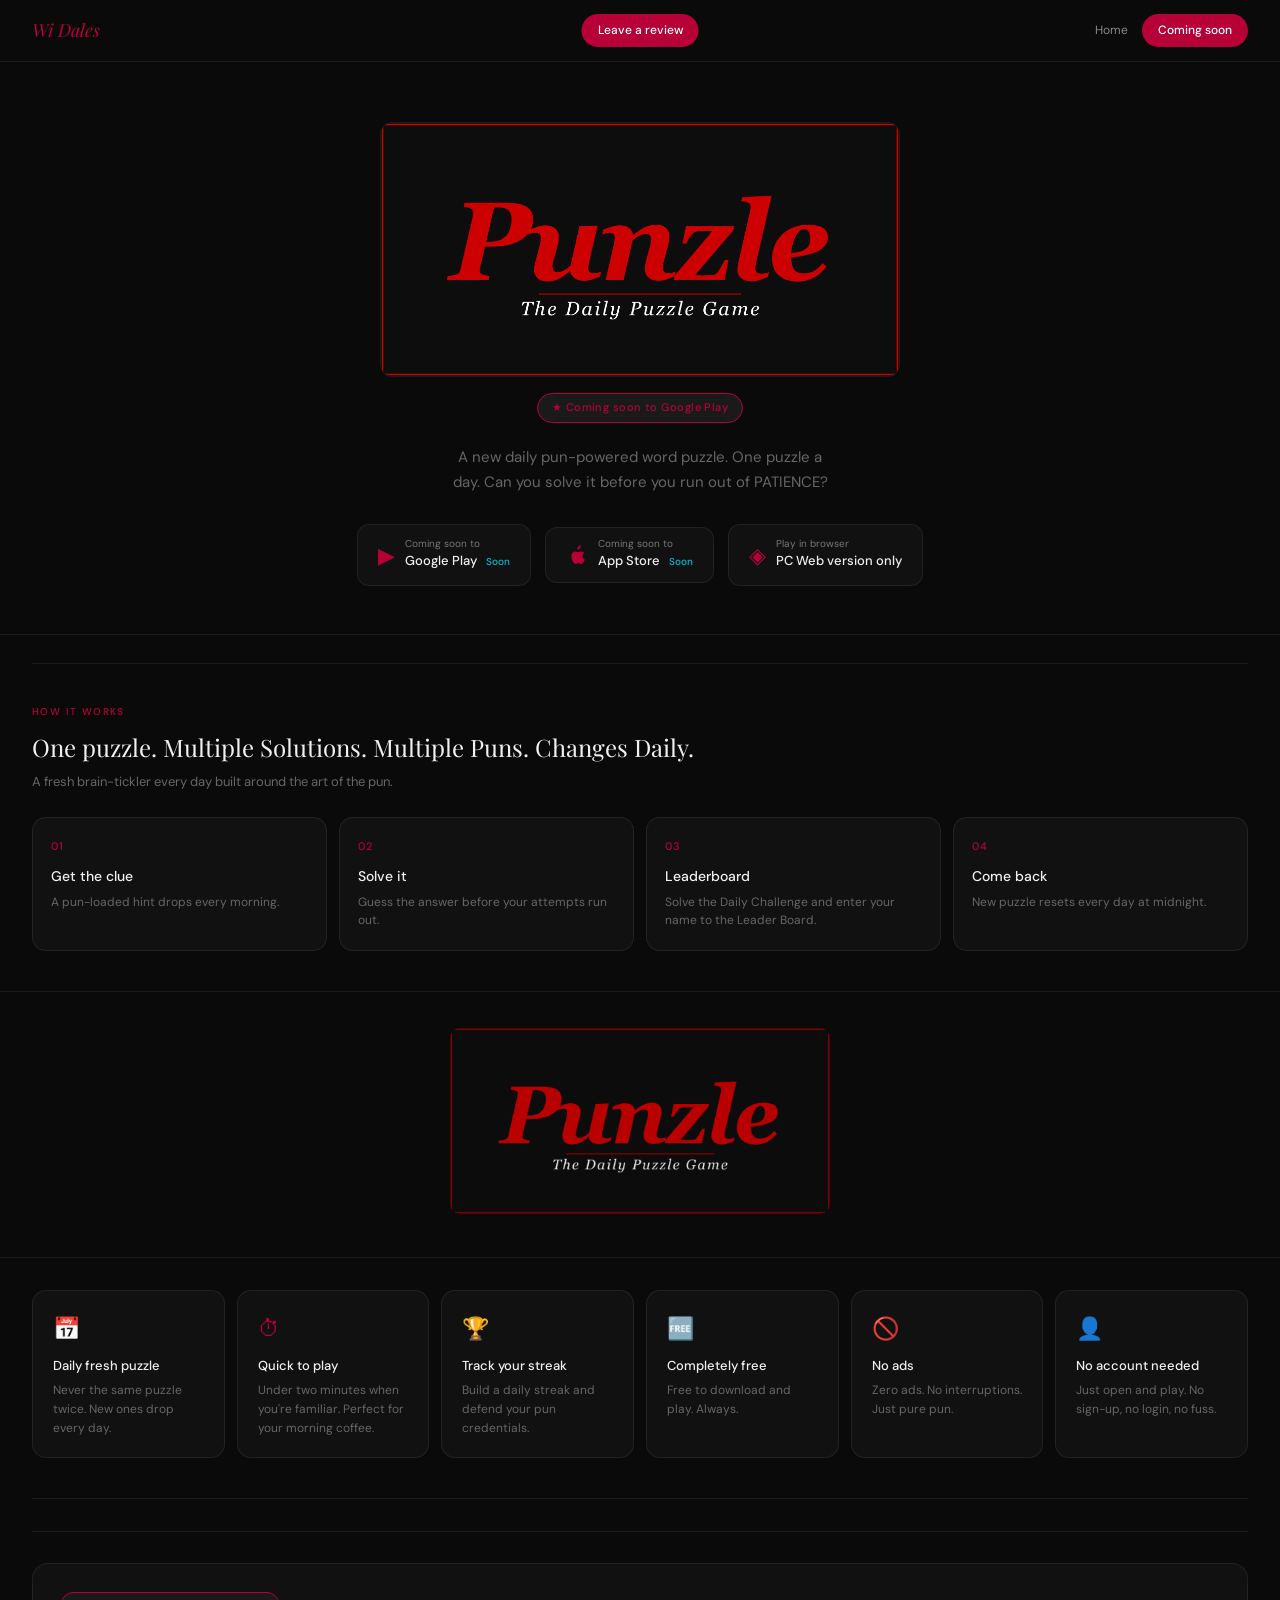
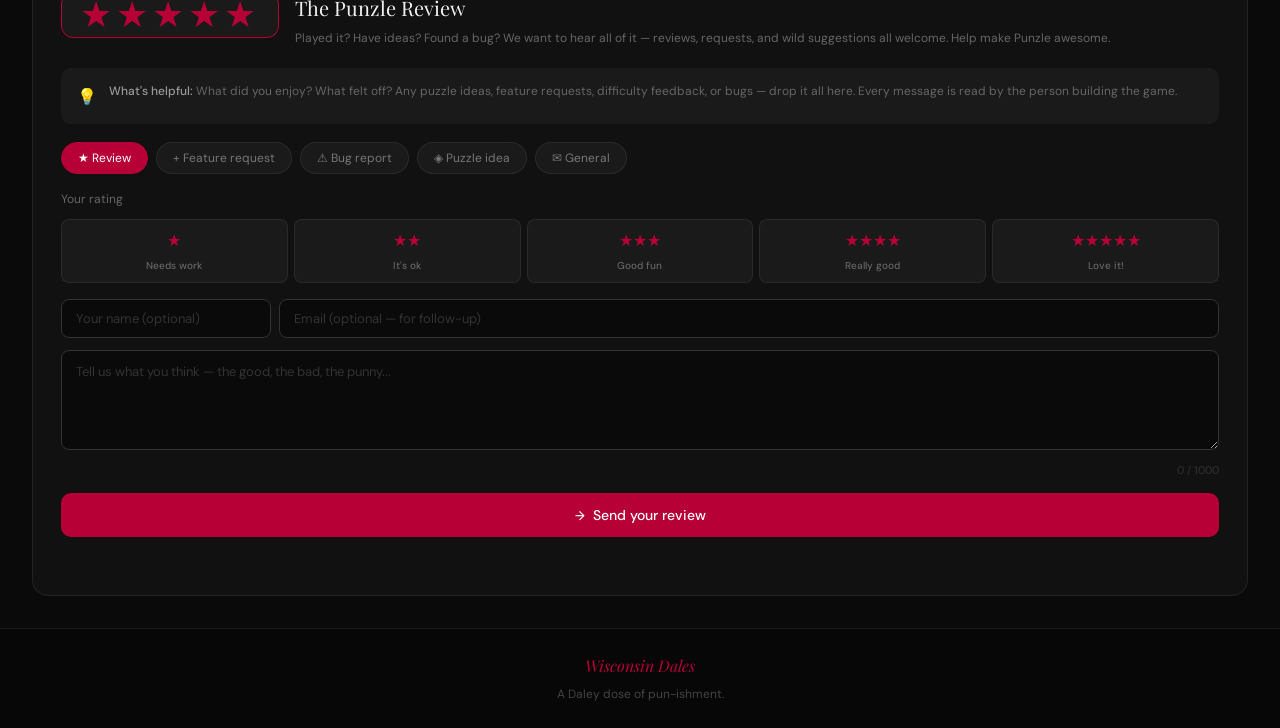
==== commit dad9f1c7: "Update index.html" ====
--- a/index.html
+++ b/index.html
@@ -553,6 +553,15 @@
       <div class="store-text">
         <span class="store-small">Coming soon to</span>
         <span class="store-name">Google Play <span class="store-live">Soon</span></span>
+      </div>
+    </a>
+    <a class="store-badge" href="#" data-appstore="pending">
+      <span class="store-icon" aria-hidden="true">
+        <svg width="22" height="22" viewBox="0 0 24 24" fill="currentColor" style="display:block;"><path d="M16.365 1.43c0 1.14-.417 2.2-1.252 3.18-.835.98-1.84 1.55-2.92 1.46-.13-1.1.42-2.26 1.2-3.13.83-.93 2.04-1.49 2.97-1.51.02.13.02.27.02.4zM20.5 17.07c-.4.93-.6 1.34-1.12 2.16-.72 1.15-1.74 2.58-3 2.59-1.12.01-1.41-.73-2.93-.72-1.52.01-1.84.74-2.96.73-1.26-.01-2.22-1.3-2.94-2.45-2.02-3.21-2.23-6.98-.98-8.98.88-1.43 2.28-2.27 3.59-2.27 1.34 0 2.18.74 3.29.74 1.07 0 1.72-.74 3.27-.74 1.17 0 2.41.64 3.3 1.74-2.9 1.59-2.43 5.73.38 7z") /></svg>
+      </span>
+      <div class="store-text">
+        <span class="store-small">Coming soon to</span>
+        <span class="store-name">App Store <span class="store-live">Soon</span></span>
       </div>
     </a>
     <a class="store-badge" href="https://wisconsindales.com/Punzle#game-section" target="_blank">
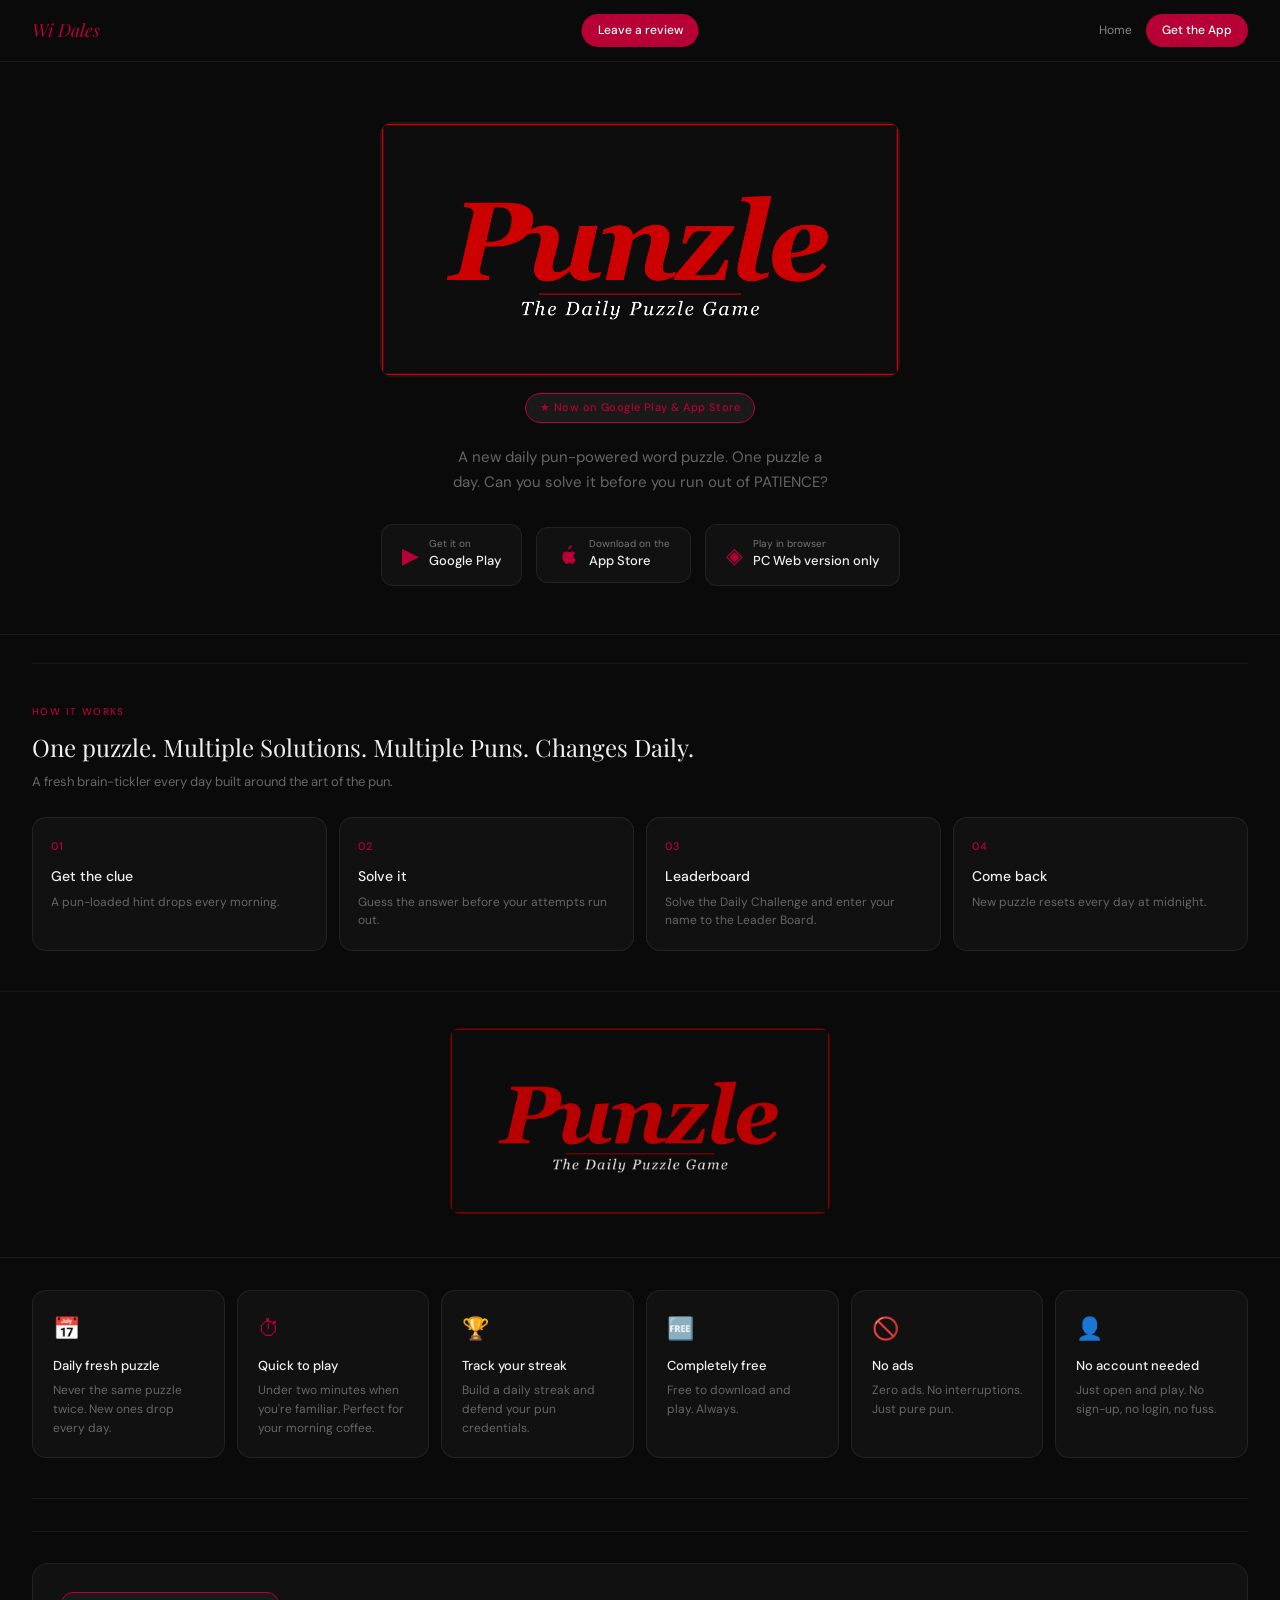
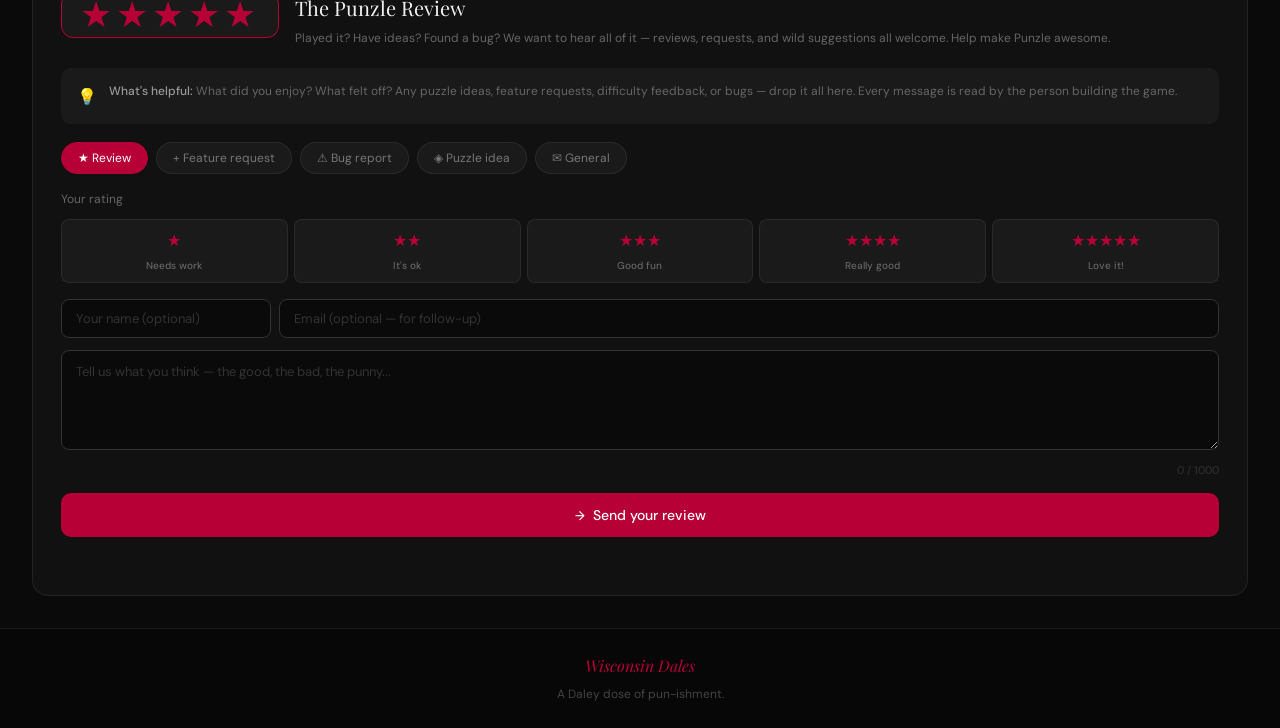
==== commit 94696403: "Update index.html" ====
--- a/index.html
+++ b/index.html
@@ -533,7 +533,7 @@
   <a href="#review-zone" class="nav-pulse">Leave a review</a>
   <div class="nav-links">
     <a class="nav-a" href="#">Home</a>
-    <a class="nav-btn" href="https://play.google.com/apps/testing/punzle.app" target="_blank">Coming soon</a>
+    <a class="nav-btn" href="https://play.google.com/store/apps/details?id=punzle.app" target="_blank">Get the App</a>
   </div>
 </nav>
 
@@ -543,25 +543,25 @@
     <img src="punzle_feature_graphic_1024x500.png" alt="Punzle — The Daily Puzzle Game" />
   </a>
 
-  <div class="hero-badge">★ Coming soon to Google Play</div>
+  <div class="hero-badge">★ Now on Google Play &amp; App Store</div>
 
   <p class="hero-tagline">A new daily pun-powered word puzzle. One puzzle a day. Can you solve it before you run out of PATIENCE?</p>
 
   <div class="store-row">
-    <a class="store-badge" href="https://play.google.com/apps/testing/punzle.app" target="_blank">
+    <a class="store-badge" href="https://play.google.com/store/apps/details?id=punzle.app" target="_blank">
       <span class="store-icon icon-gplay"></span>
       <div class="store-text">
-        <span class="store-small">Coming soon to</span>
-        <span class="store-name">Google Play <span class="store-live">Soon</span></span>
+        <span class="store-small">Get it on</span>
+        <span class="store-name">Google Play</span>
       </div>
     </a>
-    <a class="store-badge" href="#" data-appstore="pending">
+    <a class="store-badge" href="https://apps.apple.com/app/id6774663022" target="_blank">
       <span class="store-icon" aria-hidden="true">
         <svg width="22" height="22" viewBox="0 0 24 24" fill="currentColor" style="display:block;"><path d="M16.365 1.43c0 1.14-.417 2.2-1.252 3.18-.835.98-1.84 1.55-2.92 1.46-.13-1.1.42-2.26 1.2-3.13.83-.93 2.04-1.49 2.97-1.51.02.13.02.27.02.4zM20.5 17.07c-.4.93-.6 1.34-1.12 2.16-.72 1.15-1.74 2.58-3 2.59-1.12.01-1.41-.73-2.93-.72-1.52.01-1.84.74-2.96.73-1.26-.01-2.22-1.3-2.94-2.45-2.02-3.21-2.23-6.98-.98-8.98.88-1.43 2.28-2.27 3.59-2.27 1.34 0 2.18.74 3.29.74 1.07 0 1.72-.74 3.27-.74 1.17 0 2.41.64 3.3 1.74-2.9 1.59-2.43 5.73.38 7z") /></svg>
       </span>
       <div class="store-text">
-        <span class="store-small">Coming soon to</span>
-        <span class="store-name">App Store <span class="store-live">Soon</span></span>
+        <span class="store-small">Download on the</span>
+        <span class="store-name">App Store</span>
       </div>
     </a>
     <a class="store-badge" href="https://wisconsindales.com/Punzle#game-section" target="_blank">
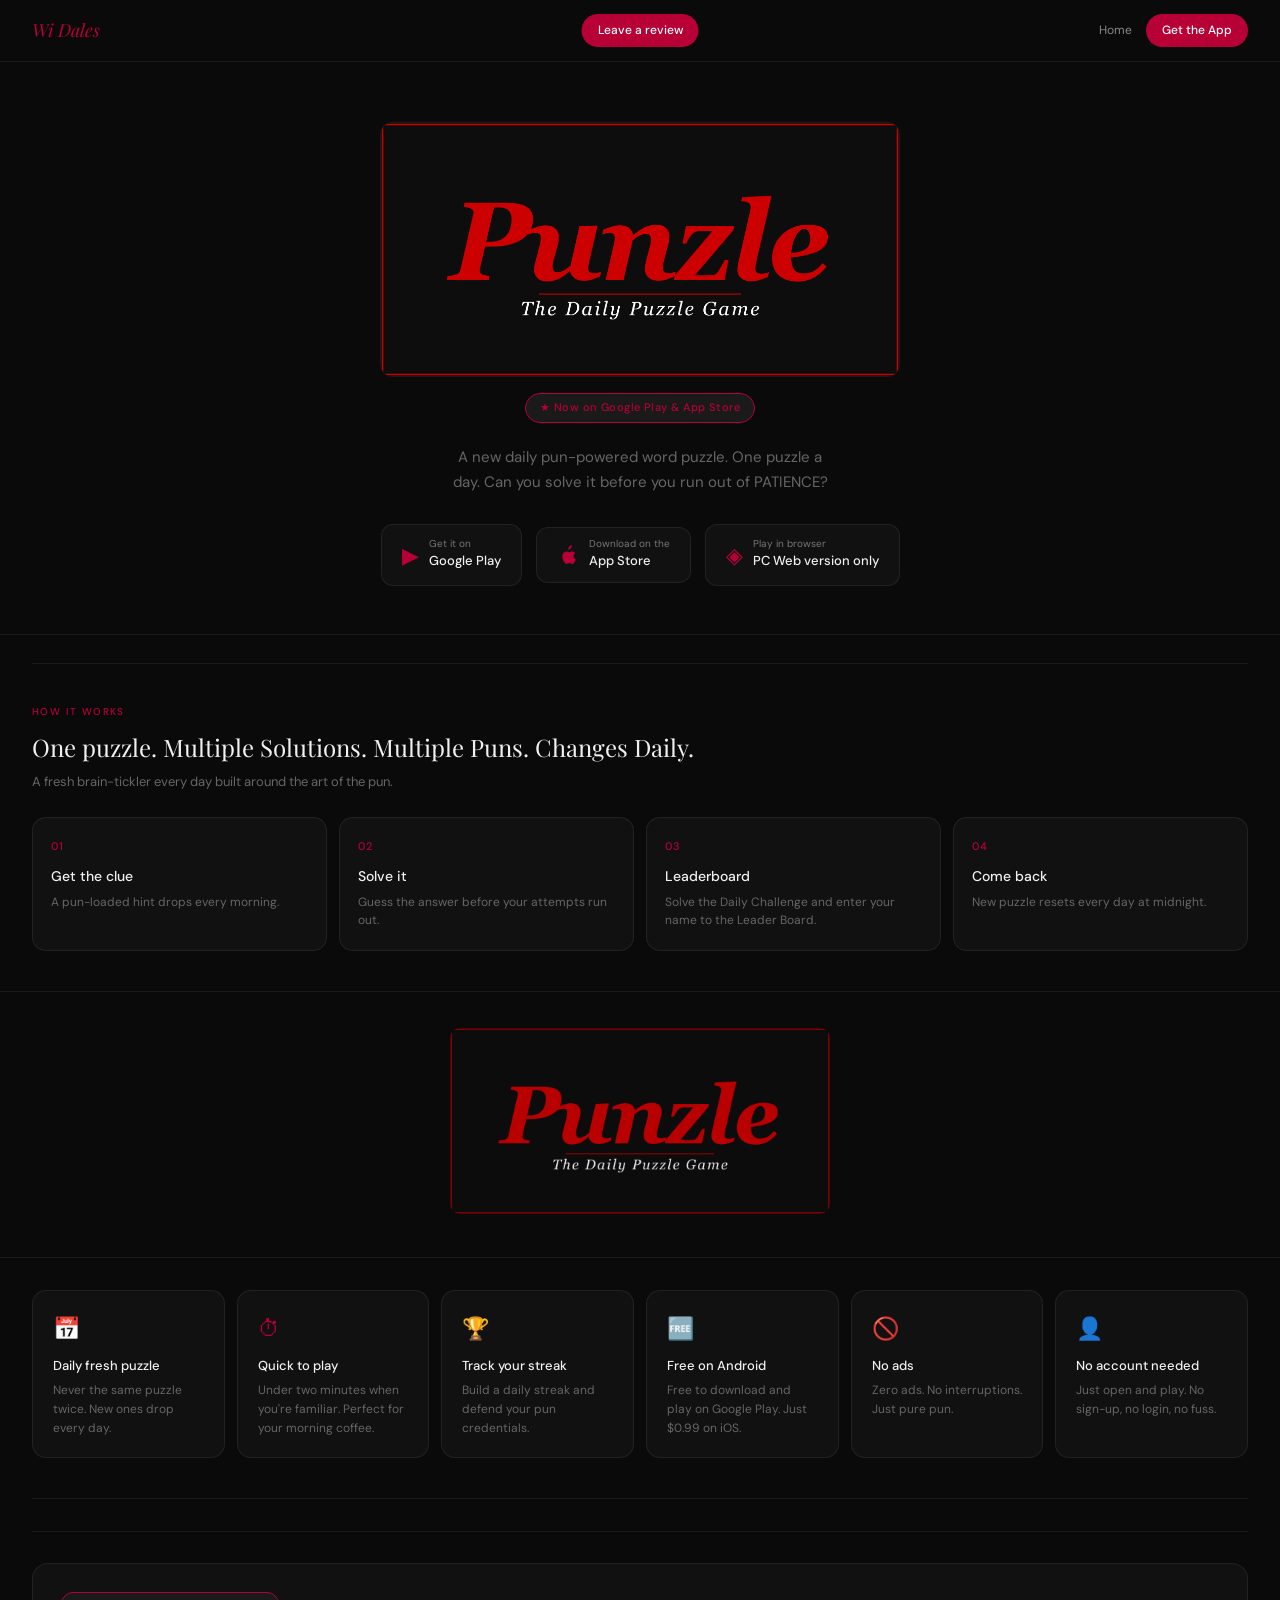
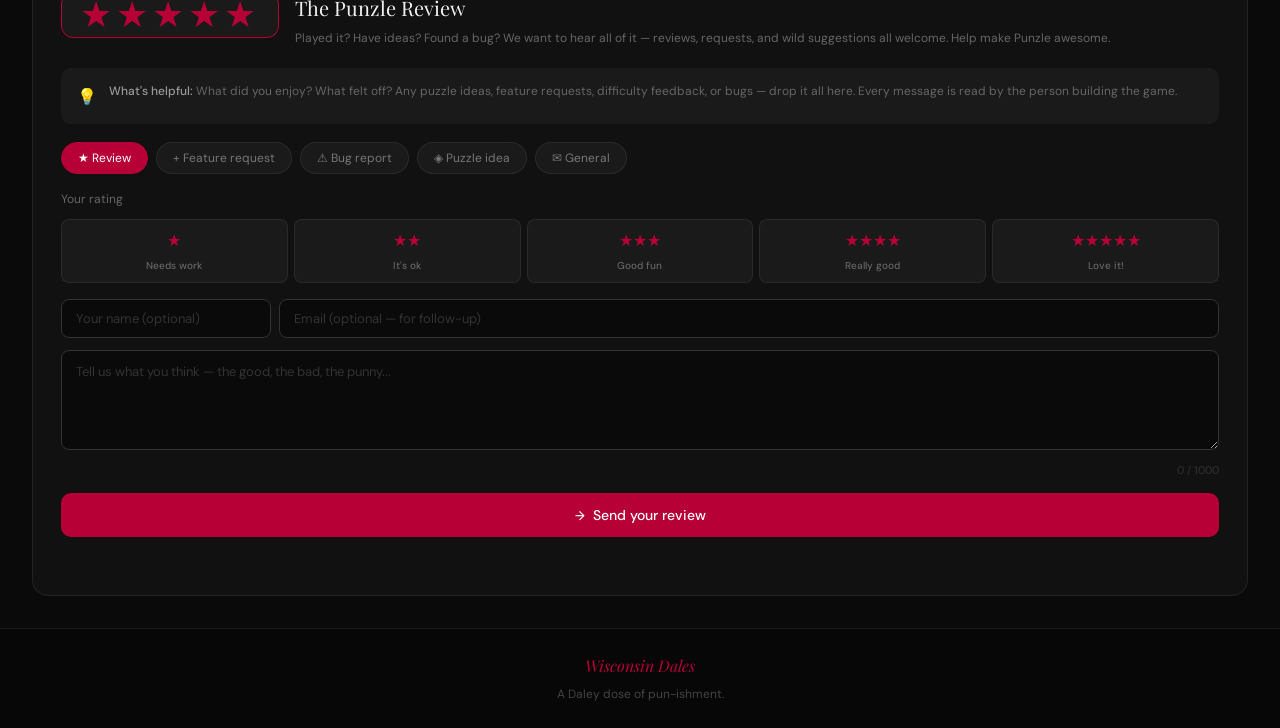
==== commit 7f8d0093: "Update index.html" ====
--- a/index.html
+++ b/index.html
@@ -523,6 +523,13 @@
   .icon-send::before { content: "→"; font-size: 0.9em; }
   .icon-star::before { content: "★"; font-size: 0.9em; }
   .icon-bulb::before { content: "💡"; font-size: 0.85em; }
+  /* ── NPD COUNTDOWN STRIP ── */
+  .npd-strip { background: linear-gradient(90deg,#1a0008,#2a0010 55%,#1a0008); border-top:1px solid var(--border-red); border-bottom:1px solid var(--border-red); padding:16px 20px; }
+  .npd-inner { max-width:900px; margin:0 auto; display:flex; flex-wrap:wrap; align-items:center; justify-content:center; gap:10px 20px; text-align:center; }
+  .npd-label { font-family:'Playfair Display',serif; font-weight:700; font-size:19px; color:#fff; letter-spacing:.3px; }
+  .npd-count { font-family:'DM Sans',sans-serif; font-size:16px; color:#e8a0b0; letter-spacing:.3px; }
+  .npd-count strong { color:#ff4d6d; font-weight:700; font-size:20px; }
+  @media (max-width:600px){ .npd-label{font-size:17px;} .npd-count{font-size:15px;} .npd-count strong{font-size:18px;} }
 </style>
 </head>
 <body>
@@ -576,6 +583,13 @@
 
 <div class="divider" style="margin-top:28px;"></div>
 
+<!-- NATIONAL PUNZLE DAY COUNTDOWN -->
+<section id="npd-strip" class="npd-strip" style="display:none;" aria-hidden="true">
+  <div class="npd-inner">
+    <span class="npd-label">🗓️ National Punzle Day</span>
+    <span class="npd-count"></span>
+  </div>
+</section>
 <!-- HOW IT WORKS -->
 <section class="section">
   <div class="section-label">How it works</div>
@@ -614,8 +628,8 @@
   </div>
   <div class="feat">
     <span class="feat-icon">🆓</span>
-    <div class="feat-title">Completely free</div>
-    <div class="feat-desc">Free to download and play. Always.</div>
+    <div class="feat-title">Free on Android</div>
+    <div class="feat-desc">Free to download and play on Google Play. Just $0.99 on iOS.</div>
   </div>
   <div class="feat">
     <span class="feat-icon">🚫</span>
@@ -778,5 +792,35 @@
     navigator.serviceWorker.register("/sw.js");
   }
 </script>
+<script>
+(function(){
+  var strip = document.getElementById('npd-strip');
+  if(!strip) return;
+  var out = strip.querySelector('.npd-count');
+  function nextTarget(now){
+    var y = now.getFullYear();
+    var end = new Date(y,5,7,23,59,59,999); // end of June 7 this year
+    if(now > end) return new Date(y+1,5,7,0,0,0,0);
+    return new Date(y,5,7,0,0,0,0);
+  }
+  function tick(){
+    var now = new Date();
+    if(now.getMonth()===5 && now.getDate()===7){
+      strip.style.display=''; strip.setAttribute('aria-hidden','false');
+      out.innerHTML = "\uD83C\uDF89 It's National Punzle Day \u2014 play today's special board! \uD83C\uDF89";
+      return;
+    }
+    var diff = nextTarget(now) - now;
+    var days = Math.floor(diff/86400000);
+    if(days > 60){ strip.style.display='none'; strip.setAttribute('aria-hidden','true'); return; }
+    strip.style.display=''; strip.setAttribute('aria-hidden','false');
+    var h = Math.floor((diff%86400000)/3600000);
+    var m = Math.floor((diff%3600000)/60000);
+    var s = Math.floor((diff%60000)/1000);
+    out.innerHTML = '<strong>'+days+'</strong> days &nbsp; <strong>'+h+'</strong>h &nbsp; <strong>'+m+'</strong>m &nbsp; <strong>'+s+'</strong>s';
+  }
+  tick(); setInterval(tick, 1000);
+})();
+</script>
 </body>
 </html>
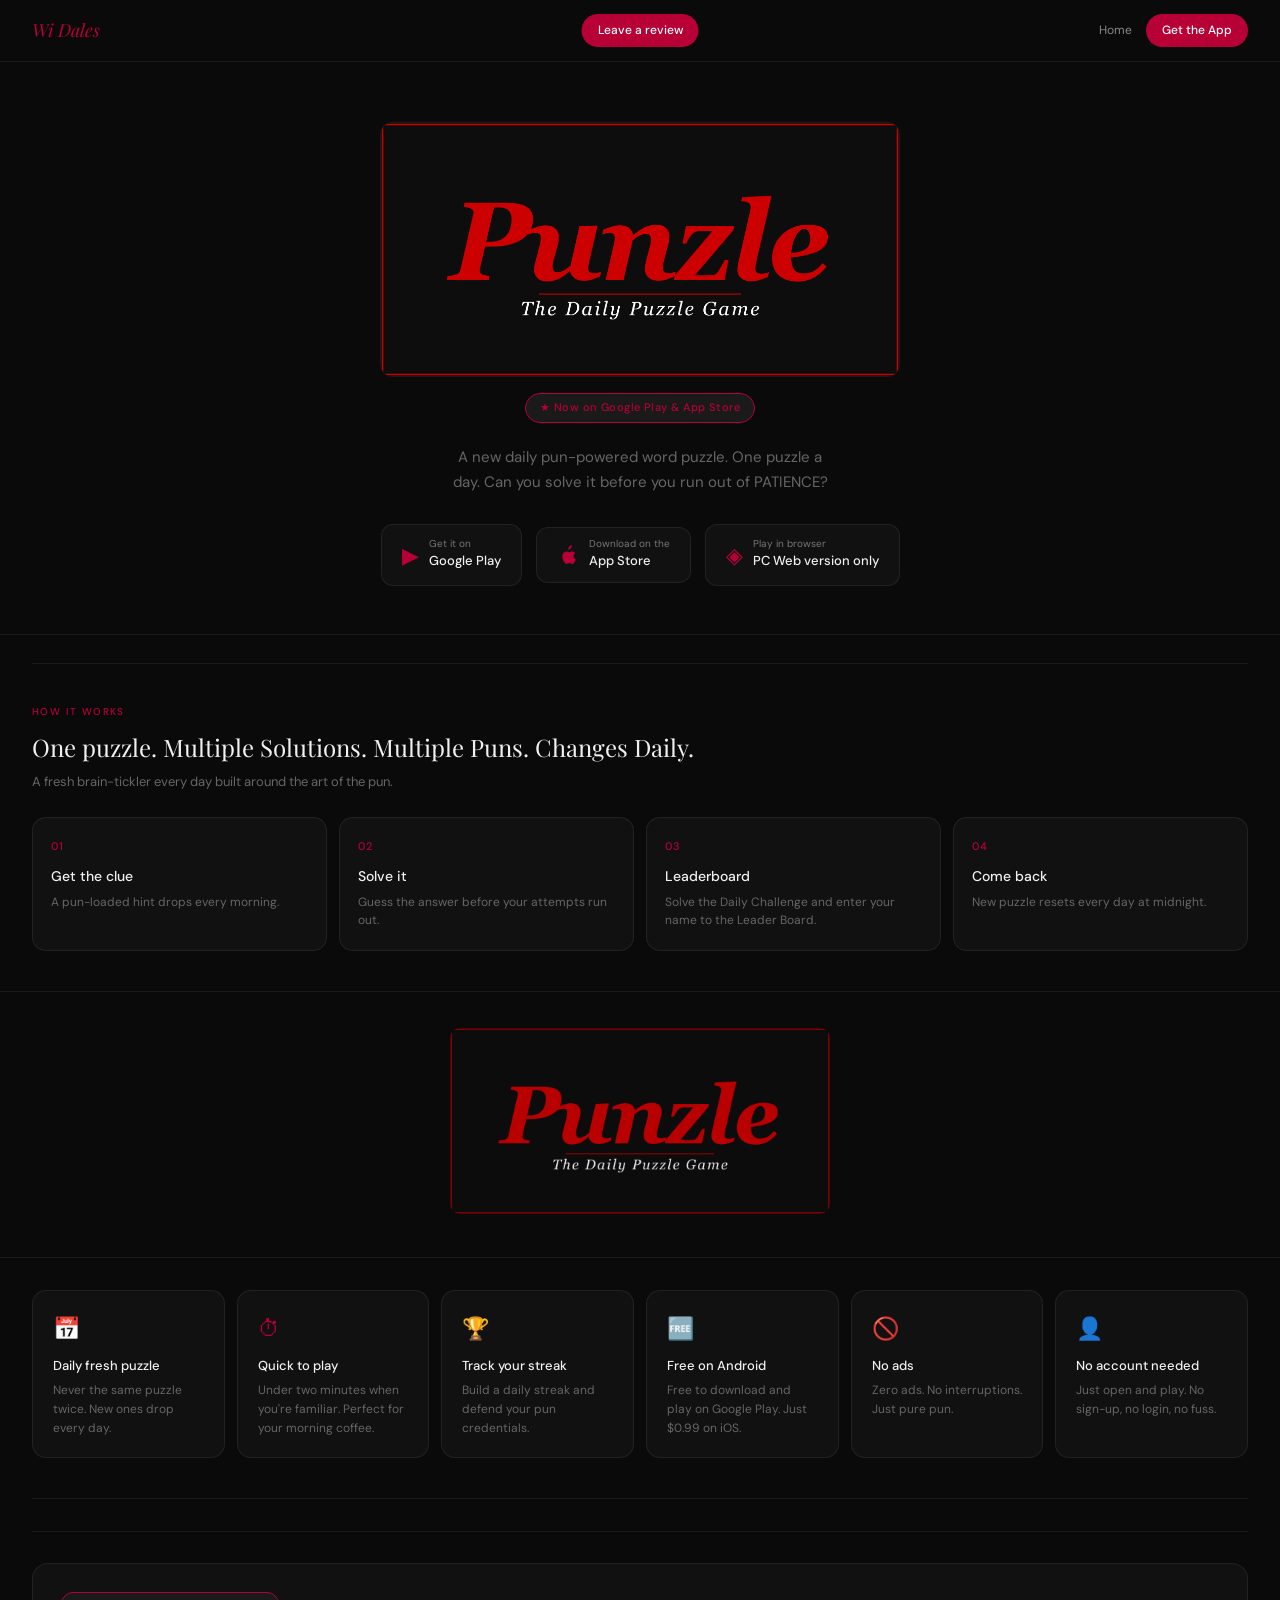
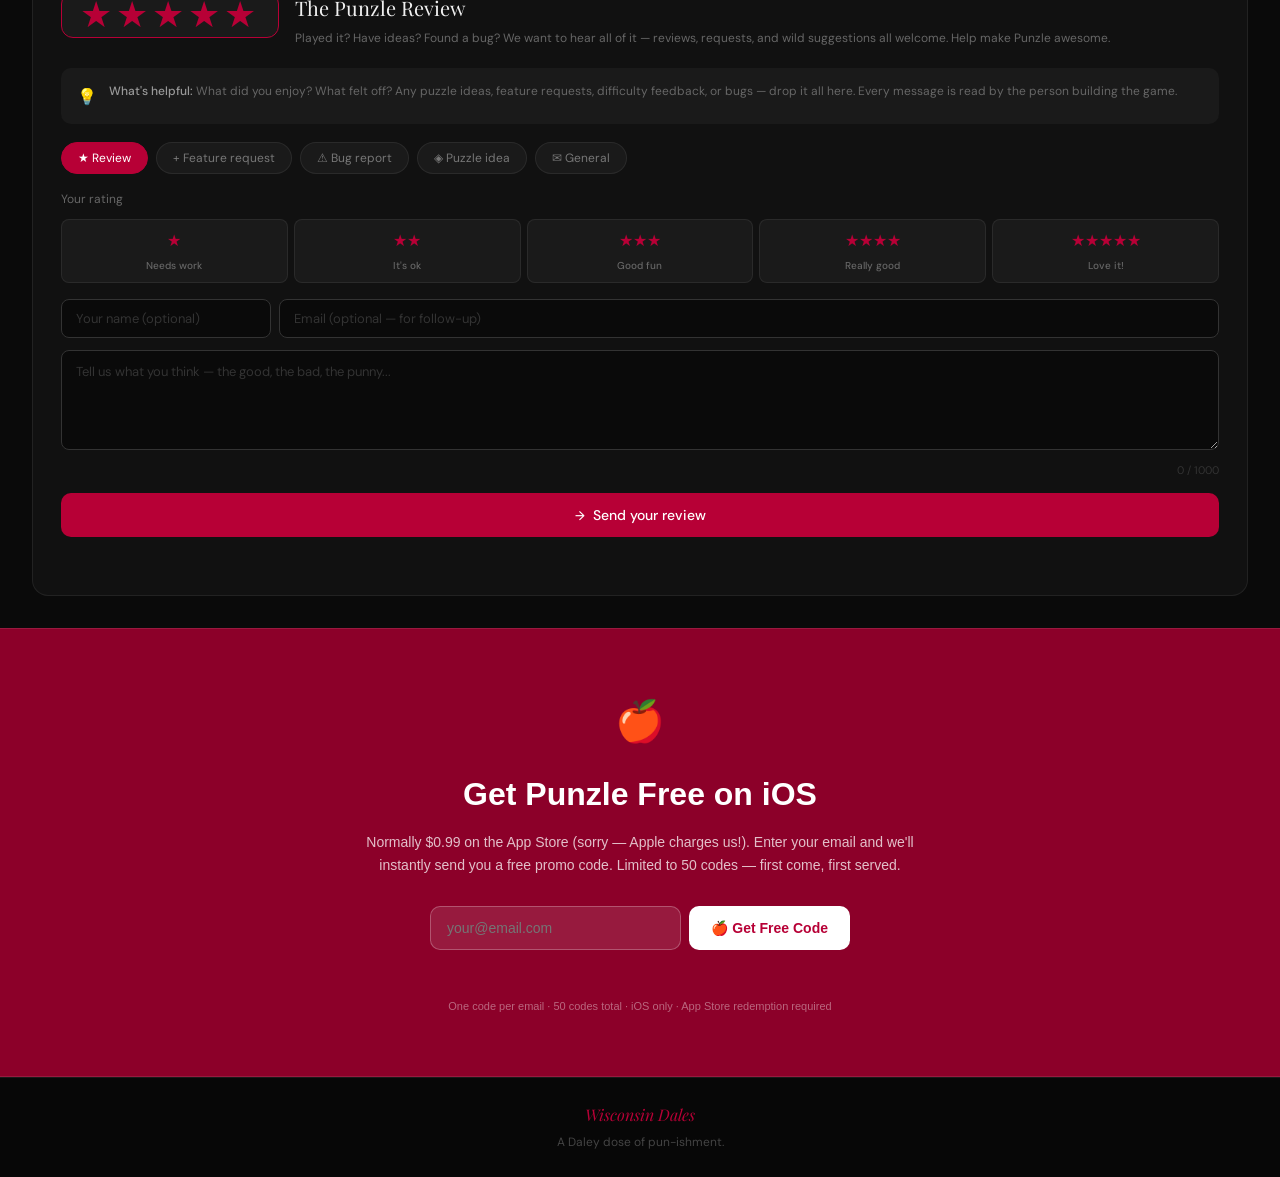
==== commit df3efb9a: "Update index.html" ====
--- a/index.html
+++ b/index.html
@@ -718,6 +718,51 @@
 </div>
 
 <!-- FOOTER -->
+<!-- iOS Promo Code Section -->
+<section style="background:#8c0029;padding:60px 24px;text-align:center;border-top:1px solid rgba(255,255,255,0.1);border-bottom:1px solid rgba(255,255,255,0.1);" id="ios-promo">
+  <div style="max-width:560px;margin:0 auto;">
+    <div style="font-size:40px;margin-bottom:16px;">🍎</div>
+    <h2 style="font-size:clamp(22px,5vw,32px);font-weight:900;color:#fff;margin-bottom:10px;font-family:sans-serif;">Get Punzle Free on iOS</h2>
+    <p style="font-size:14px;color:rgba(255,255,255,0.75);line-height:1.7;margin-bottom:28px;font-family:sans-serif;">Normally $0.99 on the App Store (sorry — Apple charges us!). Enter your email and we'll instantly send you a free promo code. Limited to 50 codes — first come, first served.</p>
+    <div style="display:flex;gap:8px;max-width:420px;margin:0 auto 10px;flex-wrap:wrap;">
+      <input type="email" id="indexPromoEmail" placeholder="your@email.com" autocomplete="email"
+        style="flex:1;min-width:200px;background:rgba(255,255,255,0.1);border:1.5px solid rgba(255,255,255,0.25);border-radius:10px;padding:13px 16px;font-size:14px;color:#fff;outline:none;font-family:sans-serif;transition:border-color 0.2s;"
+        onfocus="this.style.borderColor='rgba(255,255,255,0.6)'" onblur="this.style.borderColor='rgba(255,255,255,0.25)'" />
+      <button id="indexPromoBtn" onclick="claimIndexPromoCode()"
+        style="background:#fff;color:#b70036;border:none;border-radius:10px;padding:13px 22px;font-size:14px;font-weight:900;cursor:pointer;font-family:sans-serif;white-space:nowrap;transition:opacity 0.2s,transform 0.1s;"
+        onmouseover="this.style.opacity='0.9';this.style.transform='translateY(-1px)'"
+        onmouseout="this.style.opacity='1';this.style.transform='none'">
+        🍎 Get Free Code
+      </button>
+    </div>
+    <div id="indexPromoStatus" style="min-height:22px;font-size:13px;font-weight:700;color:#fff;font-family:sans-serif;margin-top:4px;"></div>
+    <p style="font-size:11px;color:rgba(255,255,255,0.4);margin-top:16px;font-family:sans-serif;">One code per email · 50 codes total · iOS only · App Store redemption required</p>
+  </div>
+</section>
+
+<script>
+async function claimIndexPromoCode() {
+  const emailEl = document.getElementById('indexPromoEmail');
+  const statusEl = document.getElementById('indexPromoStatus');
+  const btn = document.getElementById('indexPromoBtn');
+  const email = emailEl.value.trim();
+  if (!email || !/^[^\s@]+@[^\s@]+\.[^\s@]+$/.test(email)) {
+    statusEl.style.color = '#ffb3c6'; statusEl.textContent = 'Please enter a valid email address.'; return;
+  }
+  btn.disabled = true; btn.textContent = 'Sending...'; statusEl.textContent = '';
+  try {
+    const res = await fetch('https://punzle-promo-api.vercel.app/api/claim-code', {
+      method: 'POST', headers: { 'Content-Type': 'application/json' }, body: JSON.stringify({ email })
+    });
+    const data = await res.json();
+    if (res.ok) { statusEl.style.color = '#86efac'; statusEl.textContent = '🎉 ' + data.message; emailEl.value = ''; }
+    else { statusEl.style.color = '#ffb3c6'; statusEl.textContent = data.error || 'Something went wrong. Please try again.'; }
+  } catch (e) { statusEl.style.color = '#ffb3c6'; statusEl.textContent = 'Connection error. Please try again.'; }
+  finally { btn.disabled = false; btn.innerHTML = '🍎 Get Free Code'; }
+}
+document.getElementById('indexPromoEmail').addEventListener('keydown', function(e) { if (e.key === 'Enter') claimIndexPromoCode(); });
+</script>
+
 <footer>
   <div class="footer-brand">Wisconsin Dales</div>
   <div class="footer-copy">A Daley dose of pun-ishment.</div>
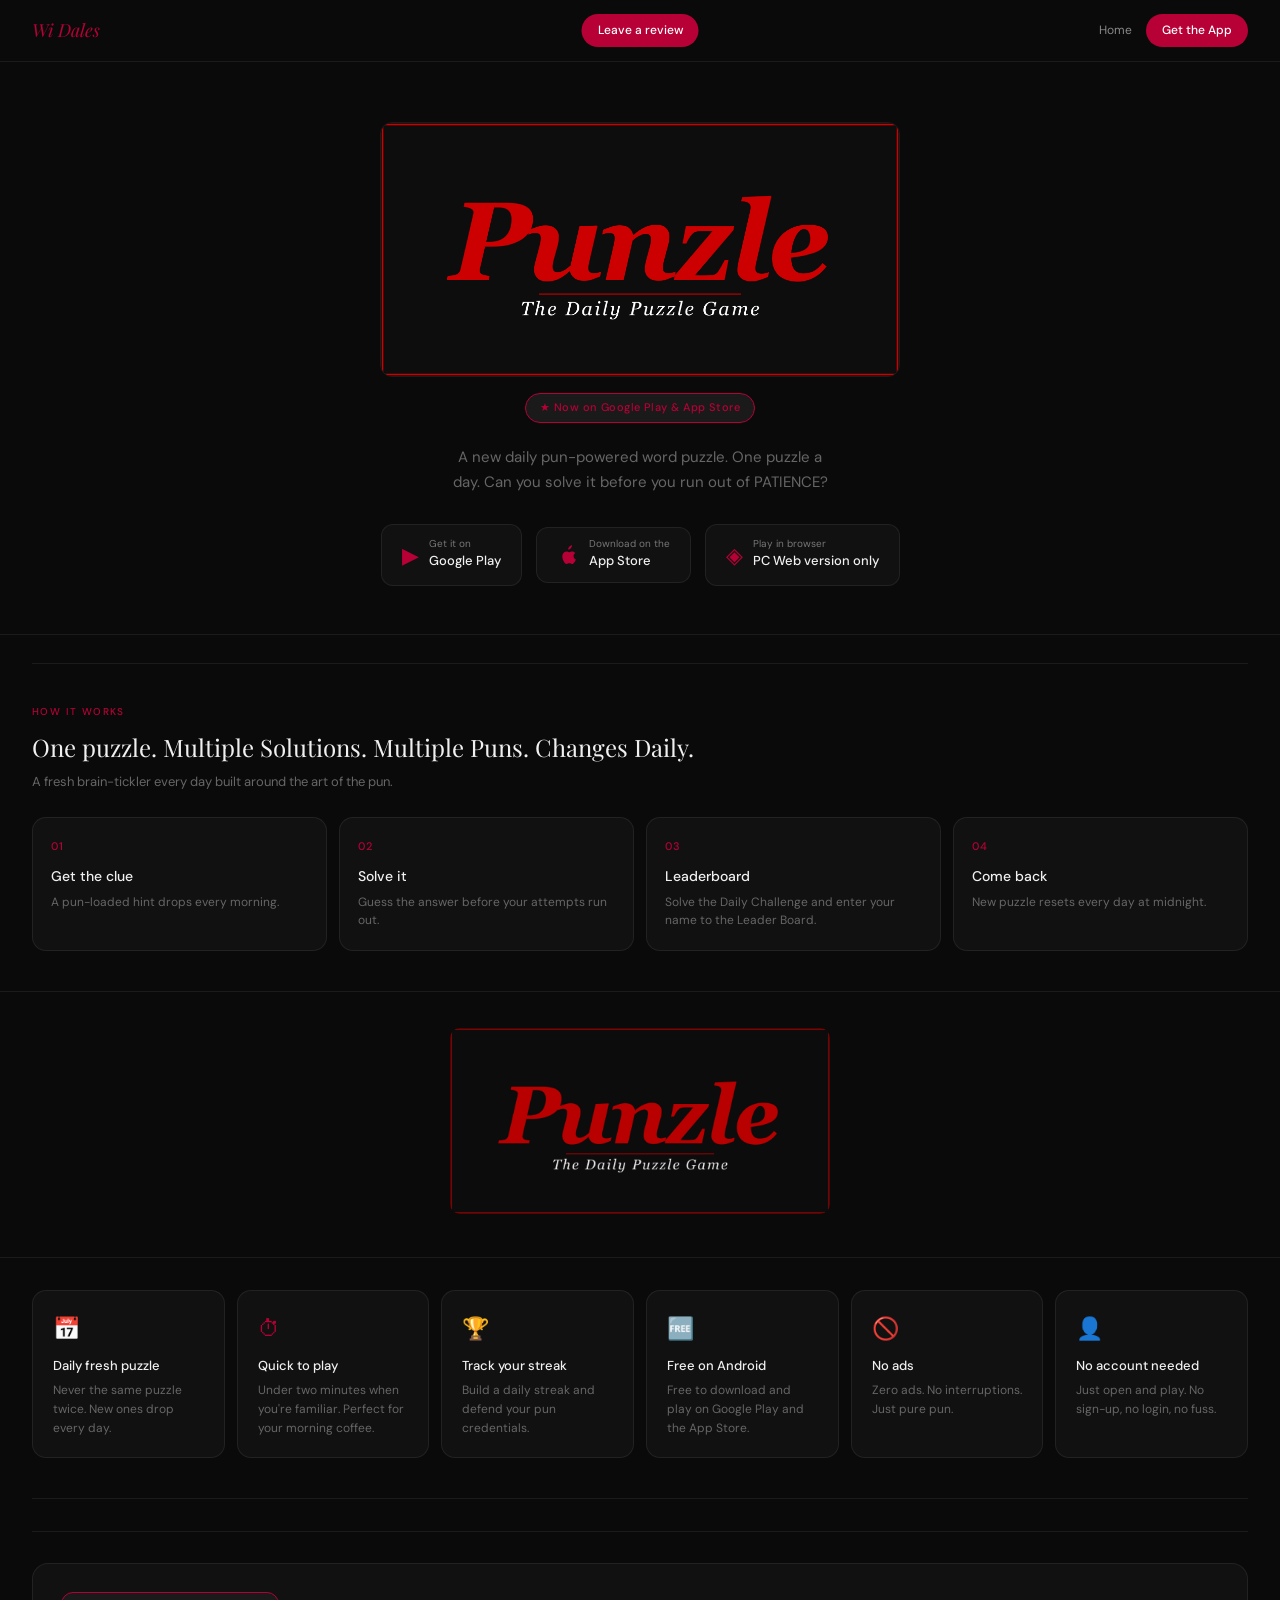
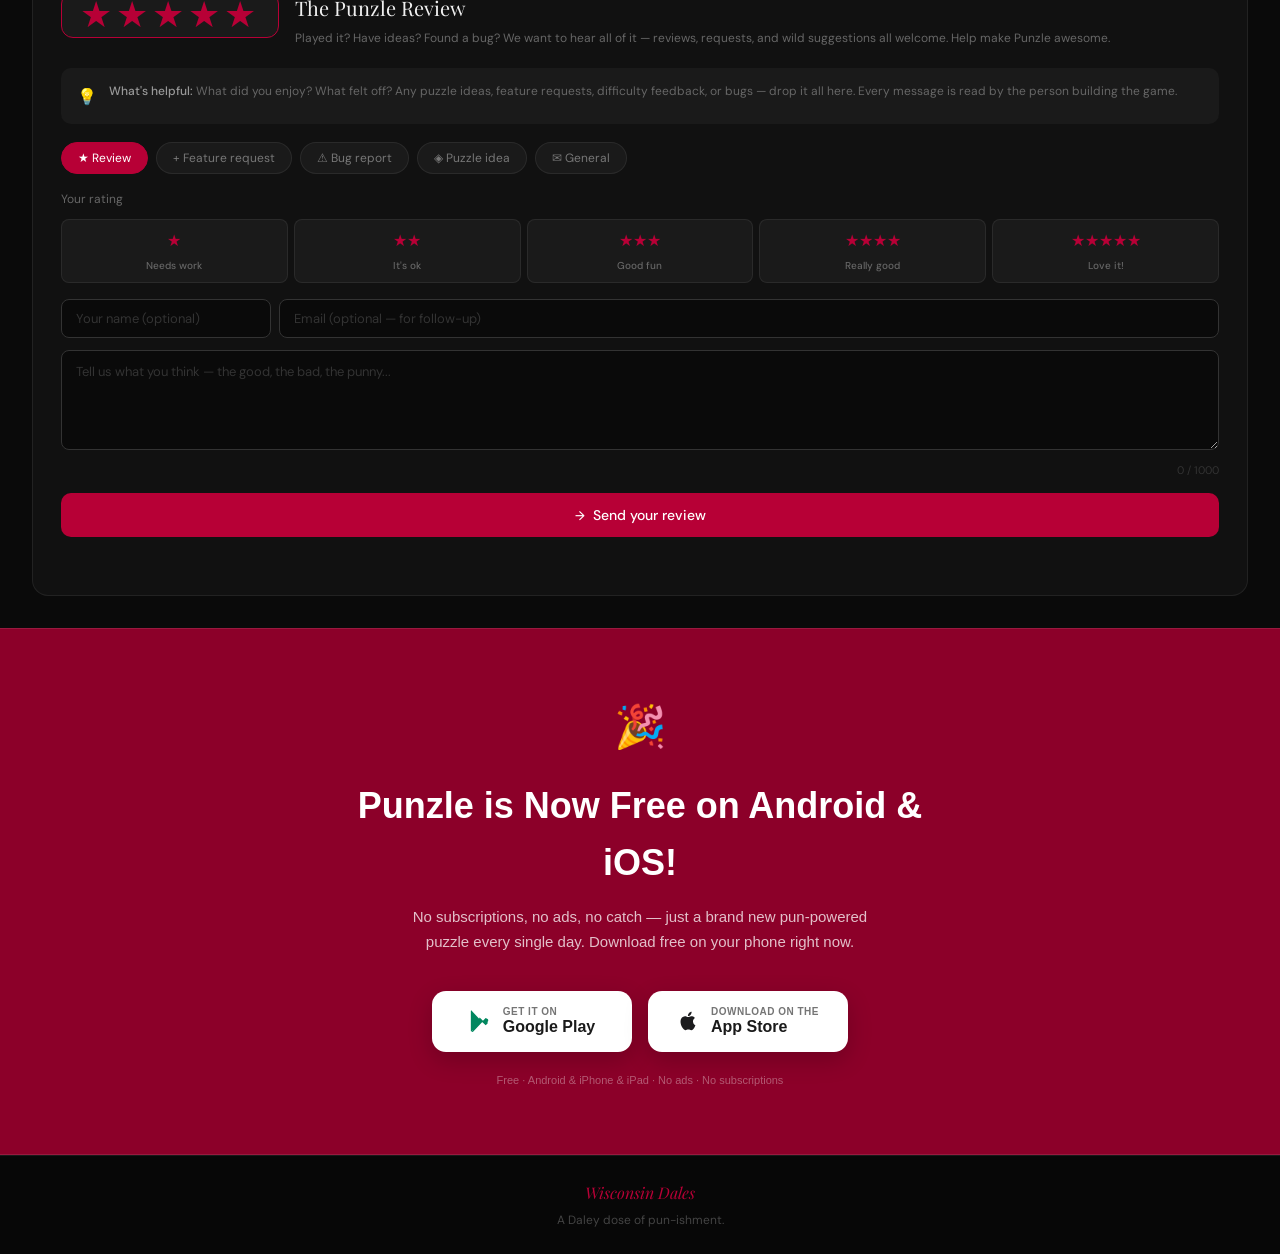
==== commit 2f1a3c27: "Update index.html" ====
--- a/index.html
+++ b/index.html
@@ -629,7 +629,7 @@
   <div class="feat">
     <span class="feat-icon">🆓</span>
     <div class="feat-title">Free on Android</div>
-    <div class="feat-desc">Free to download and play on Google Play. Just $0.99 on iOS.</div>
+    <div class="feat-desc">Free to download and play on Google Play and the App Store.</div>
   </div>
   <div class="feat">
     <span class="feat-icon">🚫</span>
@@ -718,50 +718,44 @@
 </div>
 
 <!-- FOOTER -->
-<!-- iOS Promo Code Section -->
-<section style="background:#8c0029;padding:60px 24px;text-align:center;border-top:1px solid rgba(255,255,255,0.1);border-bottom:1px solid rgba(255,255,255,0.1);" id="ios-promo">
-  <div style="max-width:560px;margin:0 auto;">
-    <div style="font-size:40px;margin-bottom:16px;">🍎</div>
-    <h2 style="font-size:clamp(22px,5vw,32px);font-weight:900;color:#fff;margin-bottom:10px;font-family:sans-serif;">Get Punzle Free on iOS</h2>
-    <p style="font-size:14px;color:rgba(255,255,255,0.75);line-height:1.7;margin-bottom:28px;font-family:sans-serif;">Normally $0.99 on the App Store (sorry — Apple charges us!). Enter your email and we'll instantly send you a free promo code. Limited to 50 codes — first come, first served.</p>
-    <div style="display:flex;gap:8px;max-width:420px;margin:0 auto 10px;flex-wrap:wrap;">
-      <input type="email" id="indexPromoEmail" placeholder="your@email.com" autocomplete="email"
-        style="flex:1;min-width:200px;background:rgba(255,255,255,0.1);border:1.5px solid rgba(255,255,255,0.25);border-radius:10px;padding:13px 16px;font-size:14px;color:#fff;outline:none;font-family:sans-serif;transition:border-color 0.2s;"
-        onfocus="this.style.borderColor='rgba(255,255,255,0.6)'" onblur="this.style.borderColor='rgba(255,255,255,0.25)'" />
-      <button id="indexPromoBtn" onclick="claimIndexPromoCode()"
-        style="background:#fff;color:#b70036;border:none;border-radius:10px;padding:13px 22px;font-size:14px;font-weight:900;cursor:pointer;font-family:sans-serif;white-space:nowrap;transition:opacity 0.2s,transform 0.1s;"
-        onmouseover="this.style.opacity='0.9';this.style.transform='translateY(-1px)'"
+<!-- Download Section -->
+<section style="background:#8c0029;padding:64px 24px;text-align:center;border-top:1px solid rgba(255,255,255,0.1);border-bottom:1px solid rgba(255,255,255,0.1);" id="download-section">
+  <div style="max-width:640px;margin:0 auto;">
+    <div style="font-size:42px;margin-bottom:16px;">🎉</div>
+    <h2 style="font-size:clamp(24px,5vw,36px);font-weight:900;color:#fff;margin-bottom:12px;font-family:sans-serif;">Punzle is Now Free on Android &amp; iOS!</h2>
+    <p style="font-size:15px;color:rgba(255,255,255,0.75);line-height:1.7;margin-bottom:36px;font-family:sans-serif;max-width:480px;margin-left:auto;margin-right:auto;">No subscriptions, no ads, no catch — just a brand new pun-powered puzzle every single day. Download free on your phone right now.</p>
+
+    <div style="display:flex;gap:16px;justify-content:center;flex-wrap:wrap;margin-bottom:20px;">
+
+      <!-- Google Play -->
+      <a href="https://play.google.com/store/apps/details?id=punzle.app" target="_blank"
+        style="display:inline-flex;align-items:center;gap:12px;background:#fff;color:#1a1a1a;text-decoration:none;padding:16px 28px;border-radius:14px;font-size:15px;font-weight:900;font-family:sans-serif;transition:opacity 0.2s,transform 0.15s;box-shadow:0 8px 24px rgba(0,0,0,0.2);min-width:200px;justify-content:center;"
+        onmouseover="this.style.opacity='0.92';this.style.transform='translateY(-2px)'"
         onmouseout="this.style.opacity='1';this.style.transform='none'">
-        🍎 Get Free Code
-      </button>
+        <svg width="22" height="22" viewBox="0 0 24 24" fill="#01875f"><path d="M3.18 23.76c.3.17.64.24.99.2L15.53 12 11.68 8.15 3.18 23.76zm17.11-10.93c.43-.34.71-.86.71-1.46s-.28-1.12-.71-1.46l-2.13-1.23-4.02 4.02 4.02 4.02 2.13-1.89zM2.34.24C2.13.56 2 .97 2 1.43v21.14c0 .46.13.87.34 1.19l.06.06L13.13 12v-.27L2.4.18l-.06.06z"/></svg>
+        <div style="text-align:left;">
+          <div style="font-size:10px;font-weight:600;opacity:0.6;letter-spacing:0.5px;line-height:1;">GET IT ON</div>
+          <div style="font-size:16px;font-weight:900;line-height:1.2;">Google Play</div>
+        </div>
+      </a>
+
+      <!-- App Store -->
+      <a href="https://apps.apple.com/app/id6774663022" target="_blank"
+        style="display:inline-flex;align-items:center;gap:12px;background:#fff;color:#1a1a1a;text-decoration:none;padding:16px 28px;border-radius:14px;font-size:15px;font-weight:900;font-family:sans-serif;transition:opacity 0.2s,transform 0.15s;box-shadow:0 8px 24px rgba(0,0,0,0.2);min-width:200px;justify-content:center;"
+        onmouseover="this.style.opacity='0.92';this.style.transform='translateY(-2px)'"
+        onmouseout="this.style.opacity='1';this.style.transform='none'">
+        <svg width="22" height="22" viewBox="0 0 24 24" fill="#1c1c1e"><path d="M18.71 19.5c-.83 1.24-1.71 2.45-3.05 2.47-1.34.03-1.77-.79-3.29-.79-1.53 0-2 .77-3.27.82-1.31.05-2.3-1.32-3.14-2.53C4.25 17 2.94 12.45 4.7 9.39c.87-1.52 2.43-2.48 4.12-2.51 1.28-.02 2.5.87 3.29.87.78 0 2.26-1.07 3.8-.91.65.03 2.47.26 3.64 1.98-.09.06-2.17 1.28-2.15 3.81.03 3.02 2.65 4.03 2.68 4.04-.03.07-.42 1.44-1.38 2.83M13 3.5c.73-.83 1.94-1.46 2.94-1.5.13 1.17-.34 2.35-1.04 3.19-.69.85-1.83 1.51-2.95 1.42-.15-1.15.41-2.35 1.05-3.11z"/></svg>
+        <div style="text-align:left;">
+          <div style="font-size:10px;font-weight:600;opacity:0.6;letter-spacing:0.5px;line-height:1;">DOWNLOAD ON THE</div>
+          <div style="font-size:16px;font-weight:900;line-height:1.2;">App Store</div>
+        </div>
+      </a>
+
     </div>
-    <div id="indexPromoStatus" style="min-height:22px;font-size:13px;font-weight:700;color:#fff;font-family:sans-serif;margin-top:4px;"></div>
-    <p style="font-size:11px;color:rgba(255,255,255,0.4);margin-top:16px;font-family:sans-serif;">One code per email · 50 codes total · iOS only · App Store redemption required</p>
+
+    <p style="font-size:11px;color:rgba(255,255,255,0.35);font-family:sans-serif;">Free · Android &amp; iPhone &amp; iPad · No ads · No subscriptions</p>
   </div>
 </section>
-
-<script>
-async function claimIndexPromoCode() {
-  const emailEl = document.getElementById('indexPromoEmail');
-  const statusEl = document.getElementById('indexPromoStatus');
-  const btn = document.getElementById('indexPromoBtn');
-  const email = emailEl.value.trim();
-  if (!email || !/^[^\s@]+@[^\s@]+\.[^\s@]+$/.test(email)) {
-    statusEl.style.color = '#ffb3c6'; statusEl.textContent = 'Please enter a valid email address.'; return;
-  }
-  btn.disabled = true; btn.textContent = 'Sending...'; statusEl.textContent = '';
-  try {
-    const res = await fetch('https://punzle-promo-api.vercel.app/api/claim-code', {
-      method: 'POST', headers: { 'Content-Type': 'application/json' }, body: JSON.stringify({ email })
-    });
-    const data = await res.json();
-    if (res.ok) { statusEl.style.color = '#86efac'; statusEl.textContent = '🎉 ' + data.message; emailEl.value = ''; }
-    else { statusEl.style.color = '#ffb3c6'; statusEl.textContent = data.error || 'Something went wrong. Please try again.'; }
-  } catch (e) { statusEl.style.color = '#ffb3c6'; statusEl.textContent = 'Connection error. Please try again.'; }
-  finally { btn.disabled = false; btn.innerHTML = '🍎 Get Free Code'; }
-}
-document.getElementById('indexPromoEmail').addEventListener('keydown', function(e) { if (e.key === 'Enter') claimIndexPromoCode(); });
-</script>
 
 <footer>
   <div class="footer-brand">Wisconsin Dales</div>
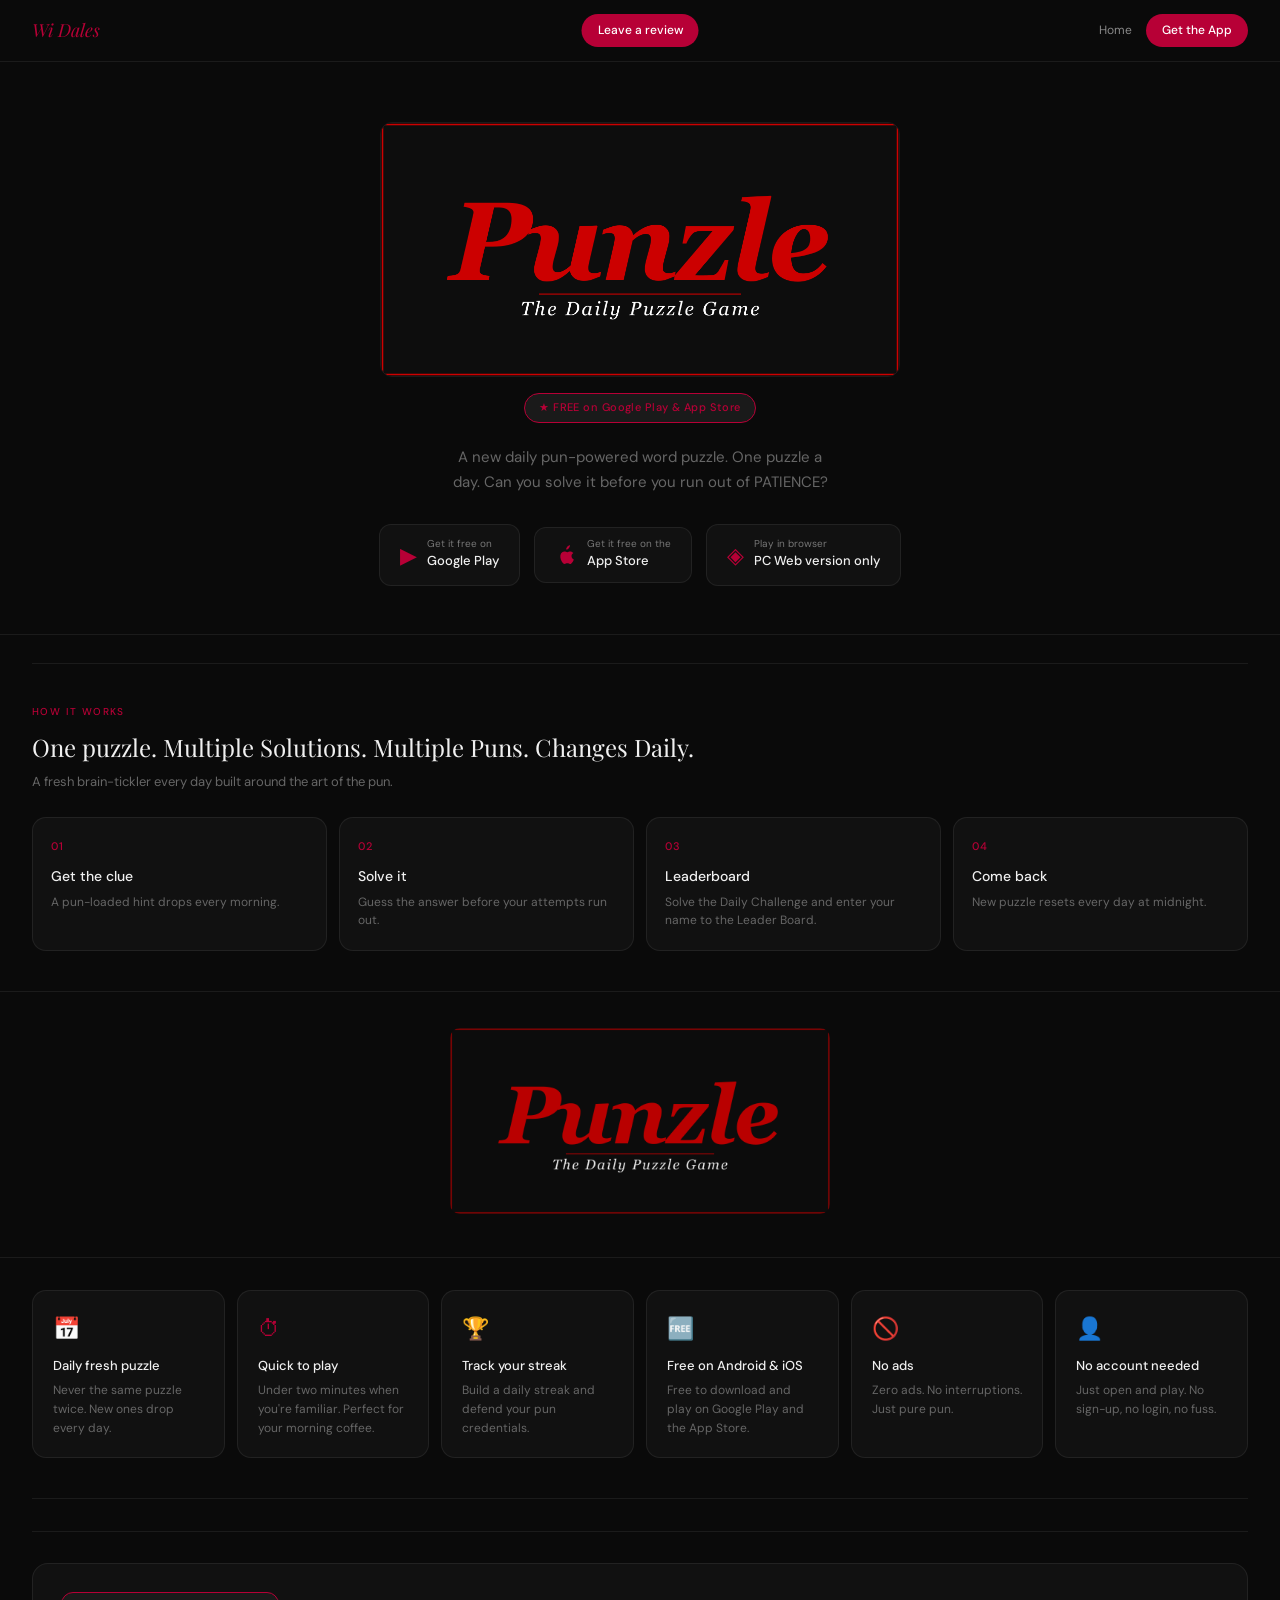
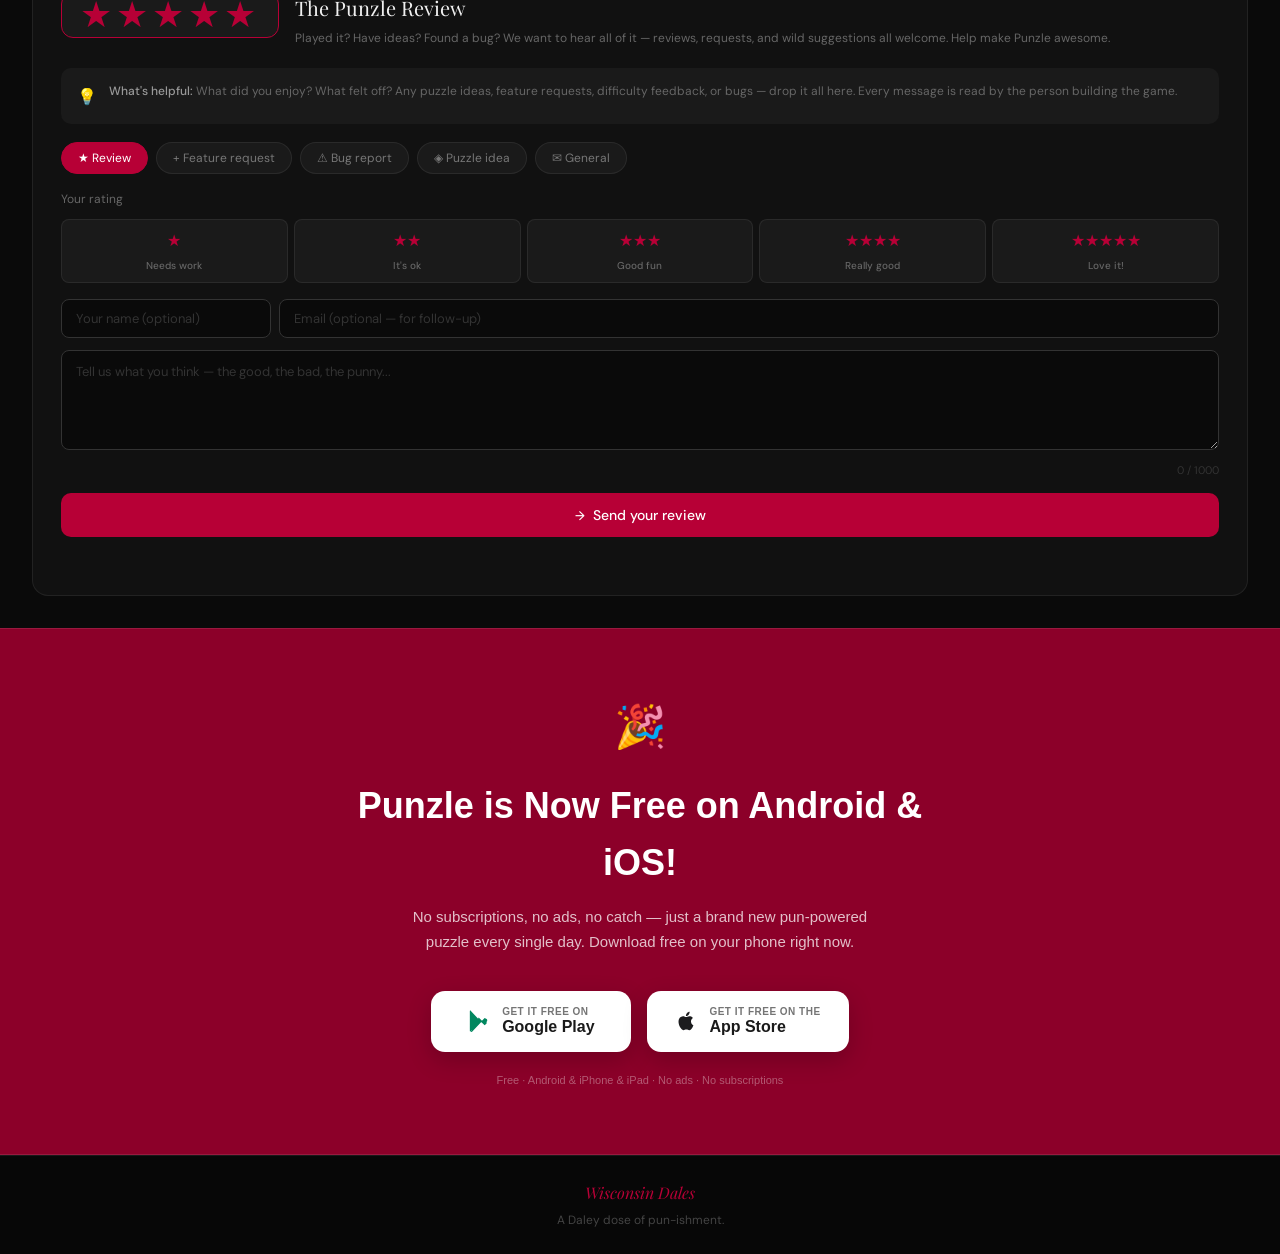
==== commit 2fc058df: "Update index.html" ====
--- a/index.html
+++ b/index.html
@@ -550,7 +550,7 @@
     <img src="punzle_feature_graphic_1024x500.png" alt="Punzle — The Daily Puzzle Game" />
   </a>
 
-  <div class="hero-badge">★ Now on Google Play &amp; App Store</div>
+  <div class="hero-badge">★ FREE on Google Play &amp; App Store</div>
 
   <p class="hero-tagline">A new daily pun-powered word puzzle. One puzzle a day. Can you solve it before you run out of PATIENCE?</p>
 
@@ -558,7 +558,7 @@
     <a class="store-badge" href="https://play.google.com/store/apps/details?id=punzle.app" target="_blank">
       <span class="store-icon icon-gplay"></span>
       <div class="store-text">
-        <span class="store-small">Get it on</span>
+        <span class="store-small">Get it free on</span>
         <span class="store-name">Google Play</span>
       </div>
     </a>
@@ -567,7 +567,7 @@
         <svg width="22" height="22" viewBox="0 0 24 24" fill="currentColor" style="display:block;"><path d="M16.365 1.43c0 1.14-.417 2.2-1.252 3.18-.835.98-1.84 1.55-2.92 1.46-.13-1.1.42-2.26 1.2-3.13.83-.93 2.04-1.49 2.97-1.51.02.13.02.27.02.4zM20.5 17.07c-.4.93-.6 1.34-1.12 2.16-.72 1.15-1.74 2.58-3 2.59-1.12.01-1.41-.73-2.93-.72-1.52.01-1.84.74-2.96.73-1.26-.01-2.22-1.3-2.94-2.45-2.02-3.21-2.23-6.98-.98-8.98.88-1.43 2.28-2.27 3.59-2.27 1.34 0 2.18.74 3.29.74 1.07 0 1.72-.74 3.27-.74 1.17 0 2.41.64 3.3 1.74-2.9 1.59-2.43 5.73.38 7z") /></svg>
       </span>
       <div class="store-text">
-        <span class="store-small">Download on the</span>
+        <span class="store-small">Get it free on the</span>
         <span class="store-name">App Store</span>
       </div>
     </a>
@@ -628,7 +628,7 @@
   </div>
   <div class="feat">
     <span class="feat-icon">🆓</span>
-    <div class="feat-title">Free on Android</div>
+    <div class="feat-title">Free on Android &amp; iOS</div>
     <div class="feat-desc">Free to download and play on Google Play and the App Store.</div>
   </div>
   <div class="feat">
@@ -734,7 +734,7 @@
         onmouseout="this.style.opacity='1';this.style.transform='none'">
         <svg width="22" height="22" viewBox="0 0 24 24" fill="#01875f"><path d="M3.18 23.76c.3.17.64.24.99.2L15.53 12 11.68 8.15 3.18 23.76zm17.11-10.93c.43-.34.71-.86.71-1.46s-.28-1.12-.71-1.46l-2.13-1.23-4.02 4.02 4.02 4.02 2.13-1.89zM2.34.24C2.13.56 2 .97 2 1.43v21.14c0 .46.13.87.34 1.19l.06.06L13.13 12v-.27L2.4.18l-.06.06z"/></svg>
         <div style="text-align:left;">
-          <div style="font-size:10px;font-weight:600;opacity:0.6;letter-spacing:0.5px;line-height:1;">GET IT ON</div>
+          <div style="font-size:10px;font-weight:600;opacity:0.6;letter-spacing:0.5px;line-height:1;">GET IT FREE ON</div>
           <div style="font-size:16px;font-weight:900;line-height:1.2;">Google Play</div>
         </div>
       </a>
@@ -746,7 +746,7 @@
         onmouseout="this.style.opacity='1';this.style.transform='none'">
         <svg width="22" height="22" viewBox="0 0 24 24" fill="#1c1c1e"><path d="M18.71 19.5c-.83 1.24-1.71 2.45-3.05 2.47-1.34.03-1.77-.79-3.29-.79-1.53 0-2 .77-3.27.82-1.31.05-2.3-1.32-3.14-2.53C4.25 17 2.94 12.45 4.7 9.39c.87-1.52 2.43-2.48 4.12-2.51 1.28-.02 2.5.87 3.29.87.78 0 2.26-1.07 3.8-.91.65.03 2.47.26 3.64 1.98-.09.06-2.17 1.28-2.15 3.81.03 3.02 2.65 4.03 2.68 4.04-.03.07-.42 1.44-1.38 2.83M13 3.5c.73-.83 1.94-1.46 2.94-1.5.13 1.17-.34 2.35-1.04 3.19-.69.85-1.83 1.51-2.95 1.42-.15-1.15.41-2.35 1.05-3.11z"/></svg>
         <div style="text-align:left;">
-          <div style="font-size:10px;font-weight:600;opacity:0.6;letter-spacing:0.5px;line-height:1;">DOWNLOAD ON THE</div>
+          <div style="font-size:10px;font-weight:600;opacity:0.6;letter-spacing:0.5px;line-height:1;">GET IT FREE ON THE</div>
           <div style="font-size:16px;font-weight:900;line-height:1.2;">App Store</div>
         </div>
       </a>
